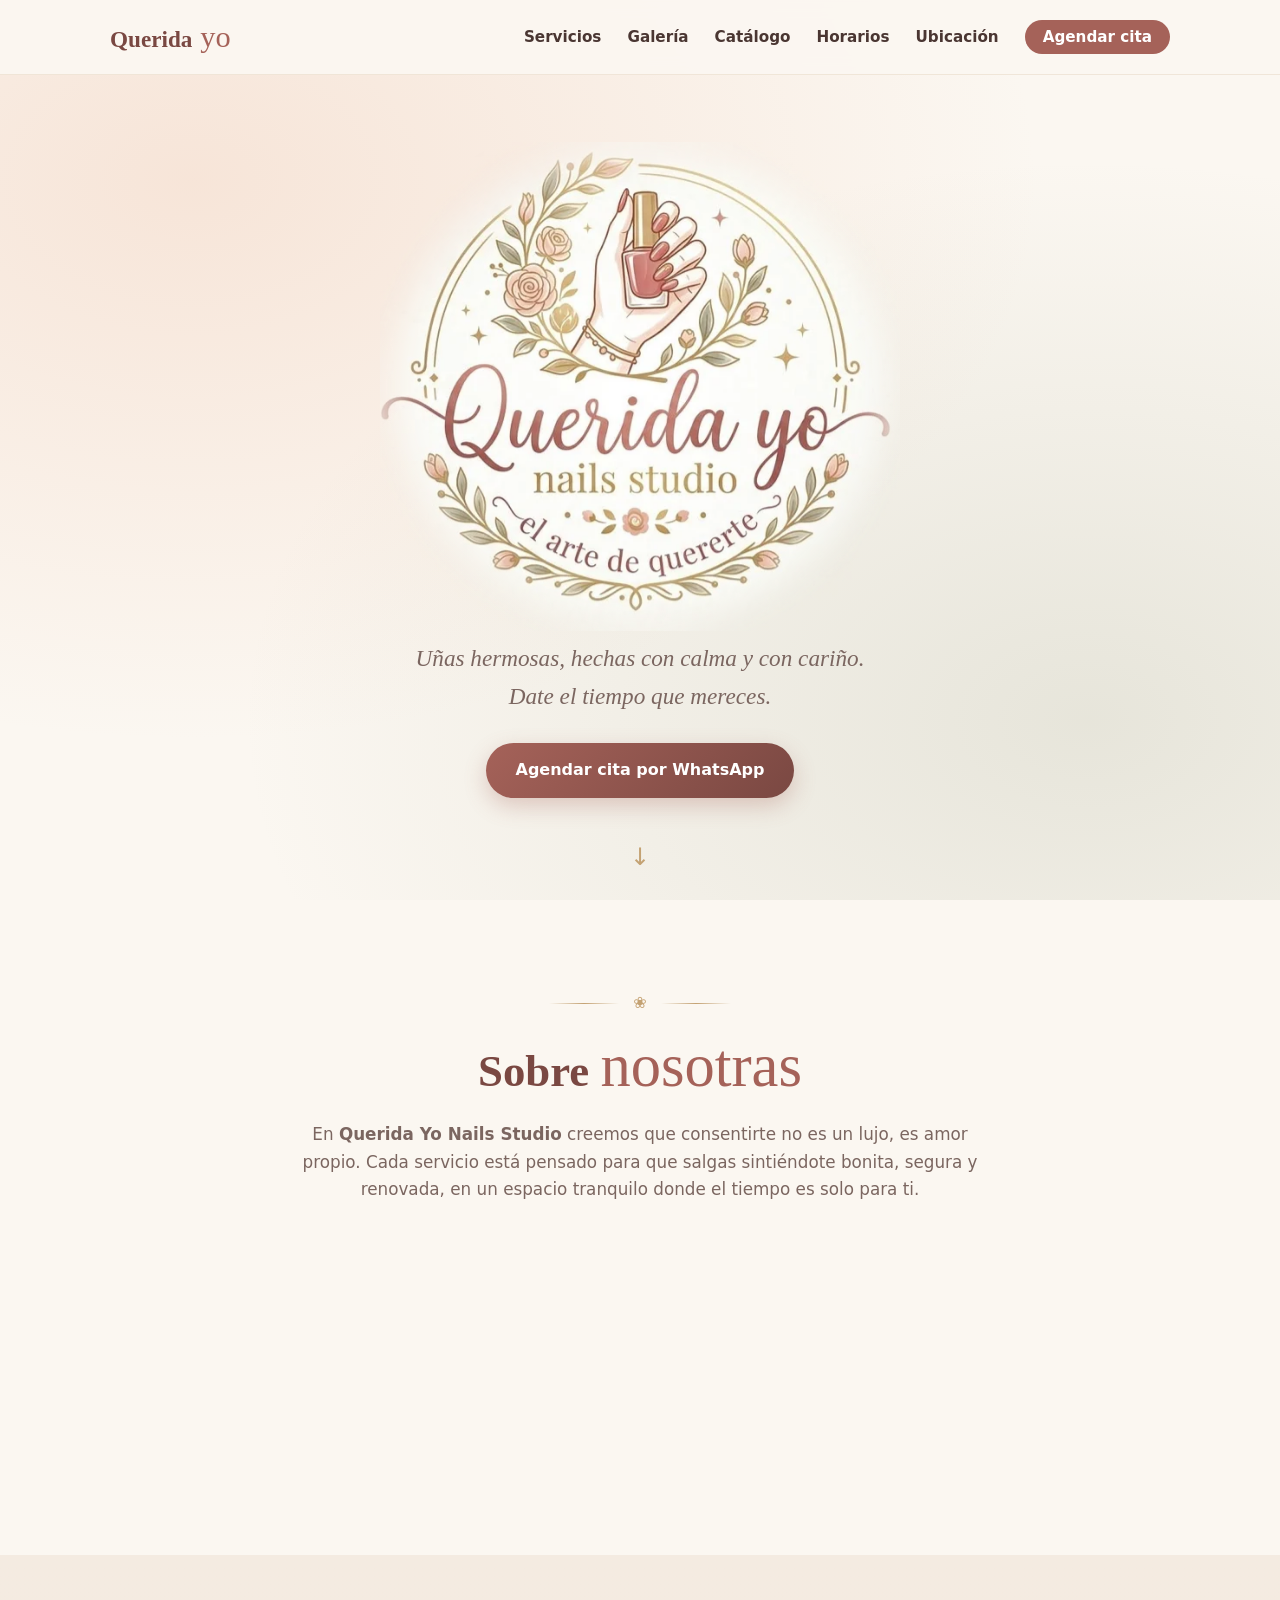
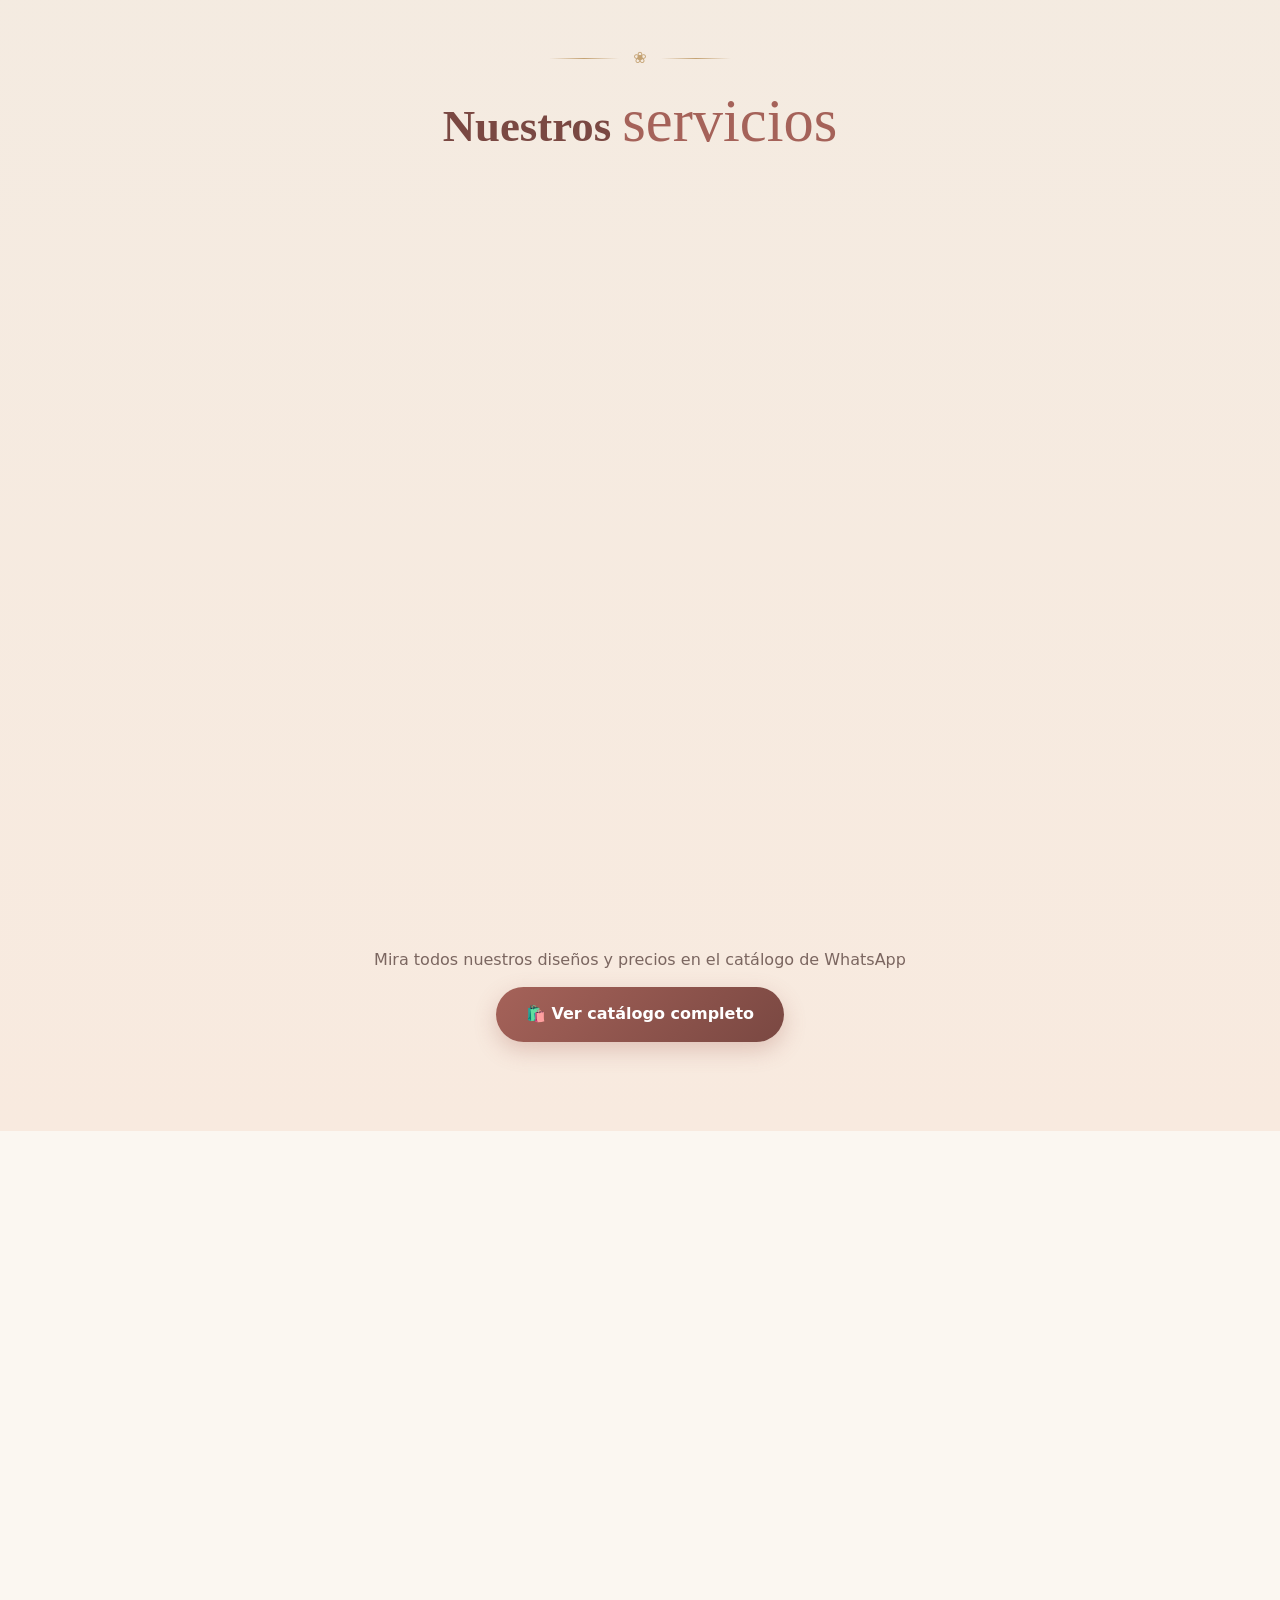
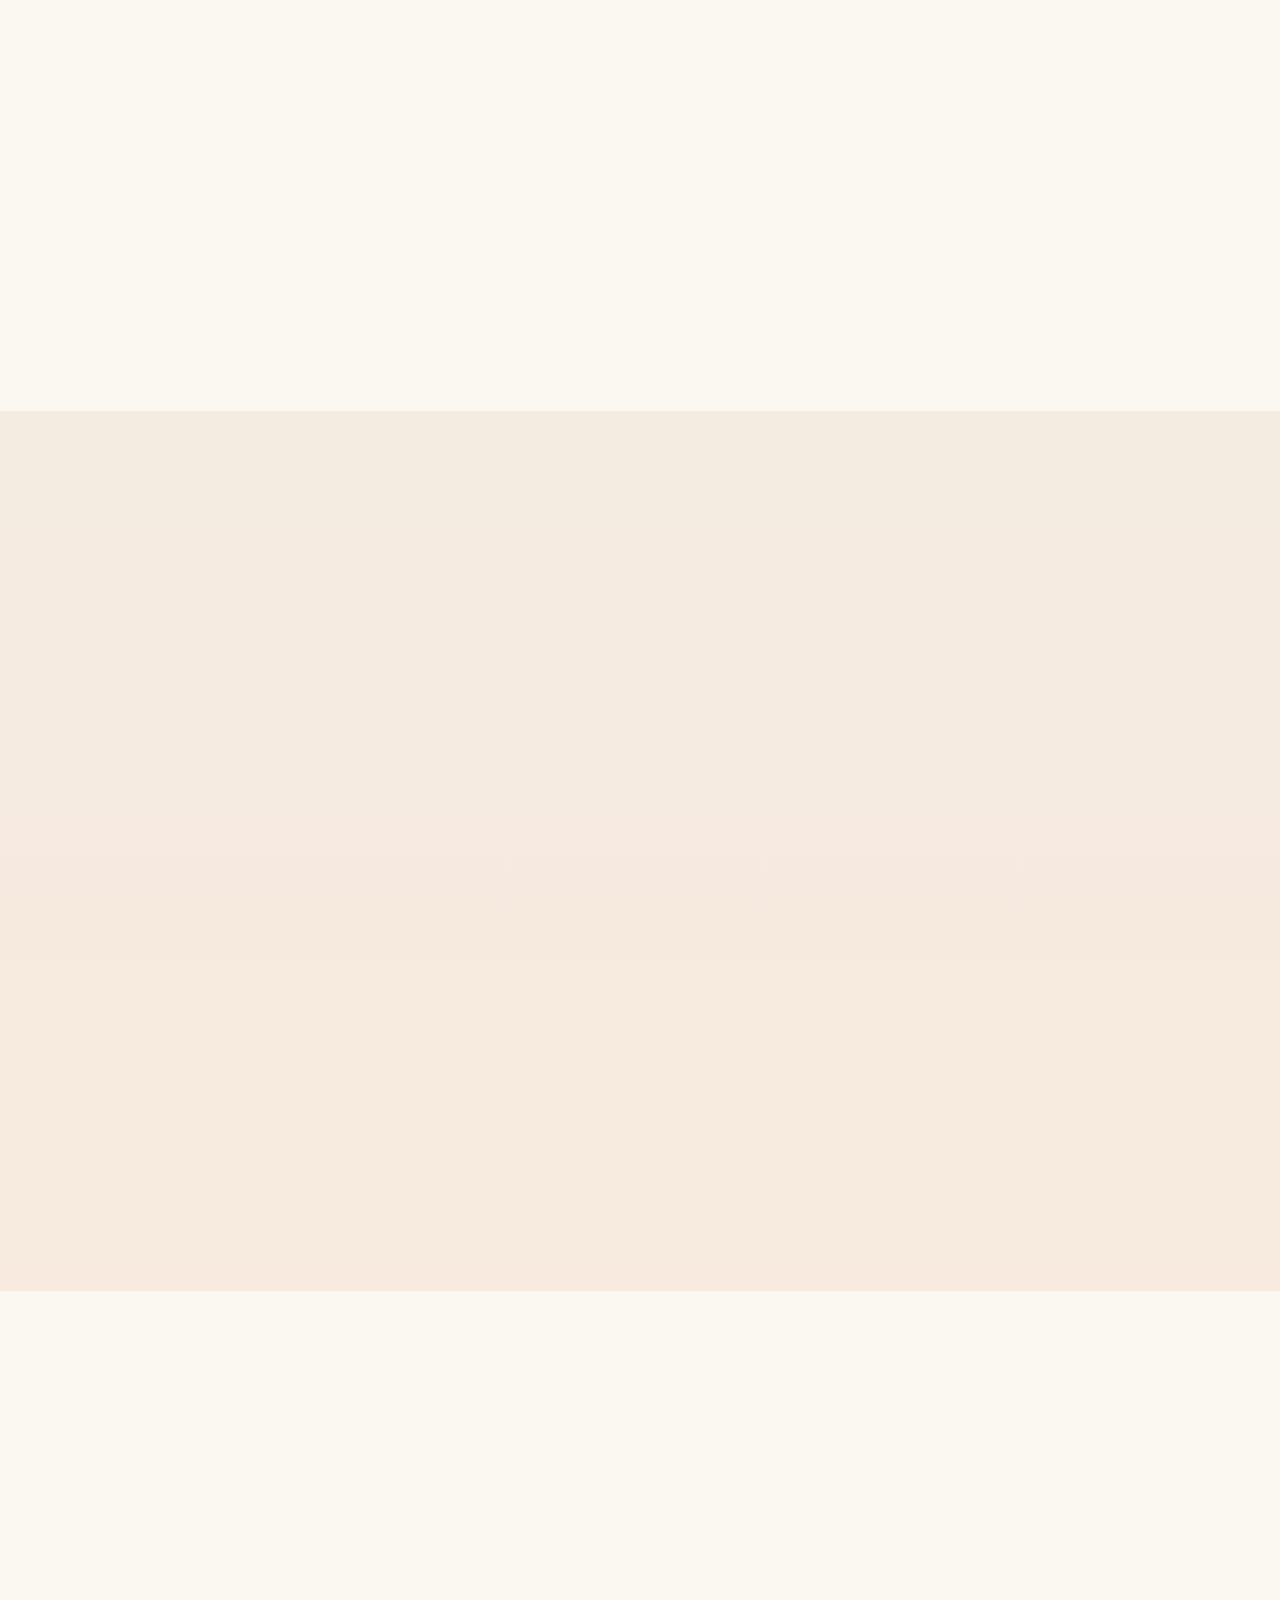
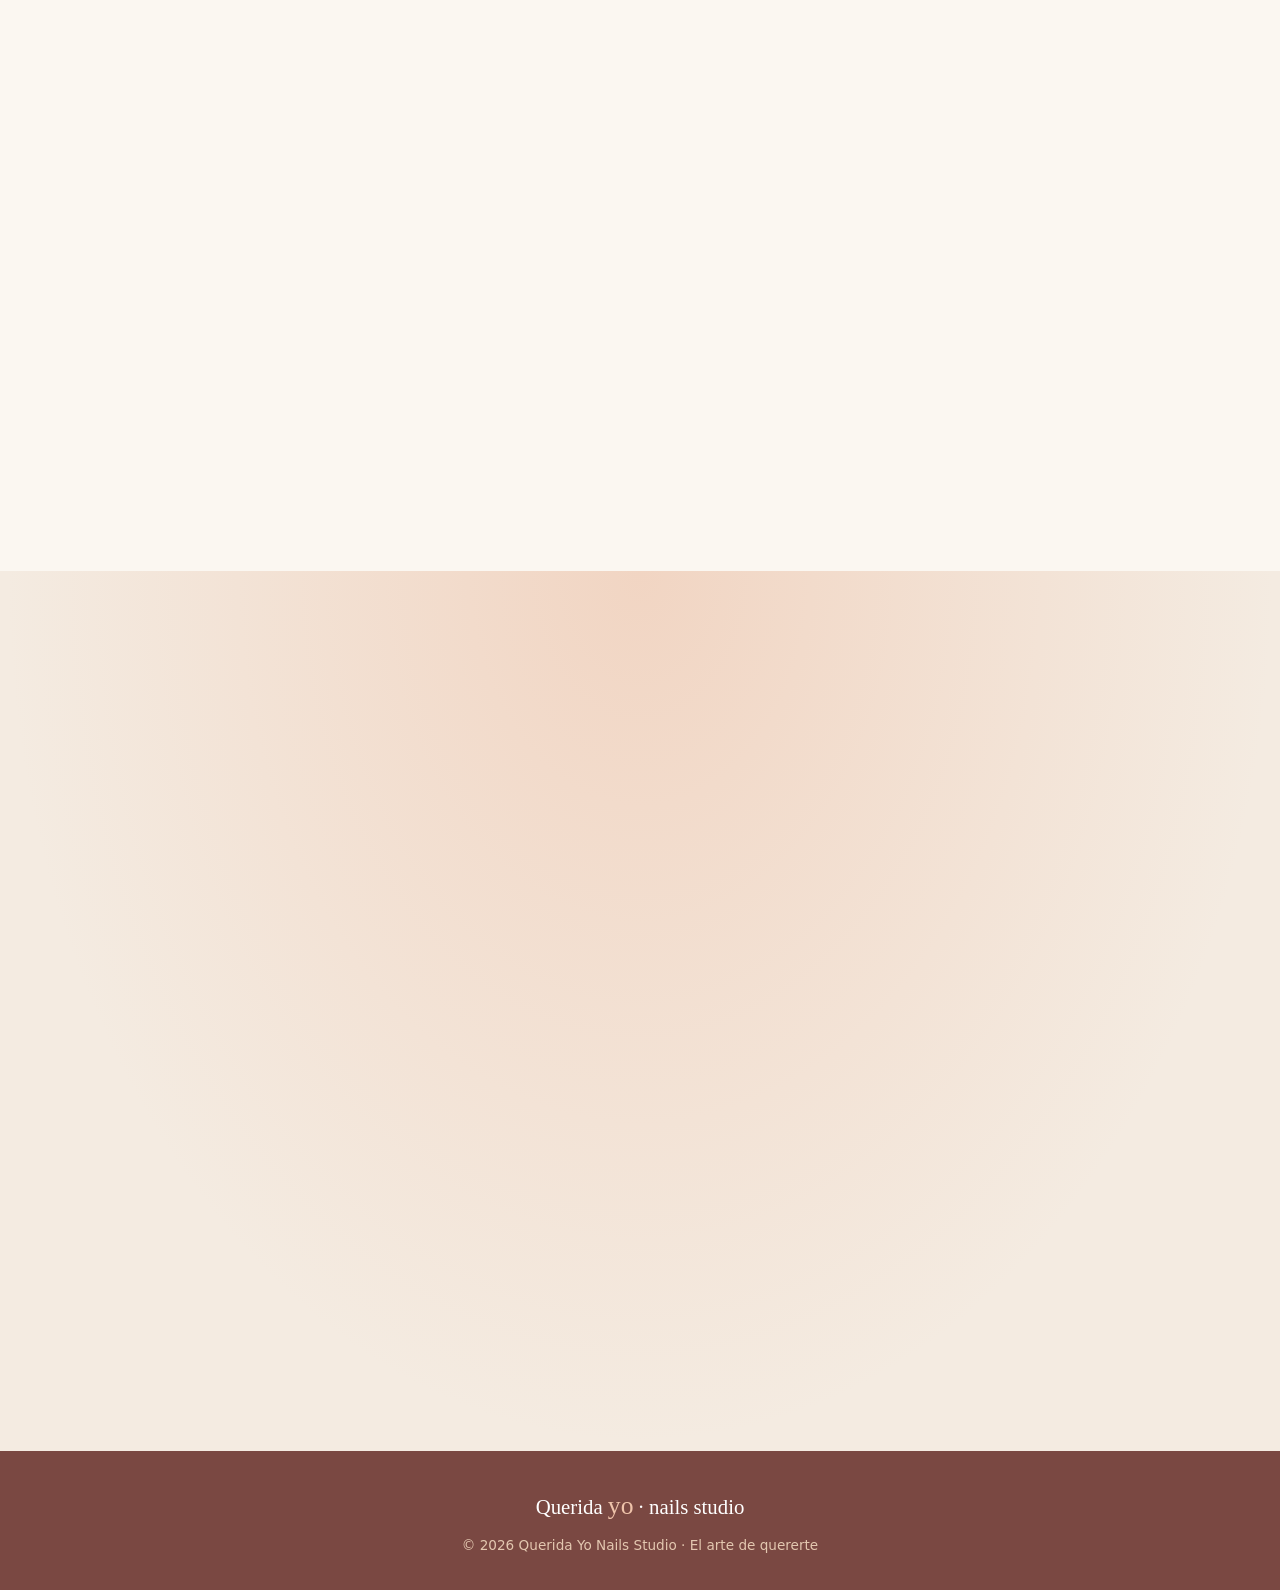
==== index.html @ 3d5b532d "Agregar enlace al catálogo de WhatsApp Co-Authored-By: Claude Opus 5.5 <noreply@anthropic.com>" ====
<!DOCTYPE html>
<html lang="es">
<head>
  <meta charset="UTF-8" />
  <meta name="viewport" content="width=device-width, initial-scale=1.0" />
  <meta name="description" content="Querida Yo Nails Studio — Manicure, gelish, uñas acrílicas, pedicure y nail art en Villa de Álvarez, Colima. El arte de quererte. Agenda tu cita por WhatsApp." />
  <meta http-equiv="Content-Security-Policy"
        content="default-src 'self'; img-src 'self' data:; style-src 'self' https://fonts.googleapis.com; font-src https://fonts.gstatic.com; script-src 'self';" />
  <meta name="theme-color" content="#fbf7f1" />
  <meta property="og:title" content="Querida Yo Nails Studio" />
  <meta property="og:description" content="El arte de quererte. Agenda tu cita por WhatsApp." />
  <meta property="og:image" content="https://queridayonailsstudio.com/assets/img/logo.png" />
  <title>Querida Yo Nails Studio</title>
  <link rel="icon" type="image/png" href="assets/img/favicon.png" />
  <link rel="apple-touch-icon" href="assets/img/favicon.png" />
  <link rel="preconnect" href="https://fonts.googleapis.com" />
  <link rel="preconnect" href="https://fonts.gstatic.com" crossorigin />
  <link rel="dns-prefetch" href="https://wa.me" />
  <link rel="preload" as="image" href="assets/img/logo.webp" type="image/webp" />
  <link rel="stylesheet" href="https://fonts.googleapis.com/css2?family=Cormorant+Garamond:ital,wght@0,500;0,600;1,500&family=Great+Vibes&family=Nunito+Sans:wght@400;600;700&display=swap" />
  <link rel="stylesheet" href="assets/css/style.css" />
</head>
<body>

  <!-- ══ NAV ══════════════════════════════════════════════════════ -->
  <nav id="navbar">
    <div class="nav-inner">
      <a href="#hero" class="nav-brand">Querida <span class="script">yo</span></a>
      <button id="nav-toggle" class="nav-toggle" aria-label="Menú" aria-expanded="false">&#9776;</button>
      <ul class="nav-links" id="navLinks">
        <li><a href="#servicios" class="js-nav-link">Servicios</a></li>
        <li><a href="#galeria"   class="js-nav-link">Galería</a></li>
        <li><a href="#contacto"  class="js-nav-link js-catalogo">Catálogo</a></li>
        <li><a href="#horarios"  class="js-nav-link">Horarios</a></li>
        <li><a href="#ubicacion" class="js-nav-link">Ubicación</a></li>
        <li><a href="#contacto"  class="js-nav-link btn-nav">Agendar cita</a></li>
      </ul>
    </div>
  </nav>

  <!-- ══ HERO ══════════════════════════════════════════════════════ -->
  <section id="hero">
    <div class="hero-content">
      <picture>
        <source srcset="assets/img/logo.webp" type="image/webp" />
        <img src="assets/img/logo.png" alt="Querida Yo Nails Studio — el arte de quererte" class="hero-logo"
             width="600" height="565" fetchpriority="high" />
      </picture>
      <h1 class="sr-only">Querida Yo Nails Studio</h1>
      <p class="hero-text">Uñas hermosas, hechas con calma y con cariño.<br>Date el tiempo que mereces.</p>
      <a href="#contacto" class="btn-primary js-wa"
         data-msg="Hola 💅 me gustaría agendar una cita en Querida Yo Nails Studio">
        Agendar cita por WhatsApp
      </a>
    </div>
    <a href="#sobre" class="hero-scroll" aria-label="Bajar">↓</a>
  </section>

  <!-- ══ SOBRE NOSOTRAS ════════════════════════════════════════════ -->
  <section id="sobre" class="section-light">
    <div class="container">
      <div class="divider" aria-hidden="true"><span>❀</span></div>
      <h2 class="section-title">Sobre <span class="script">nosotras</span></h2>
      <p class="section-text">
        En <strong>Querida Yo Nails Studio</strong> creemos que consentirte no es un lujo, es amor propio.
        Cada servicio está pensado para que salgas sintiéndote bonita, segura y renovada,
        en un espacio tranquilo donde el tiempo es solo para ti.
      </p>
      <div class="pillars">
        <div class="pillar">
          <span class="pillar-icon">💅</span>
          <h3>Detalle</h3>
          <p>Acabados limpios y duraderos, uña por uña.</p>
        </div>
        <div class="pillar">
          <span class="pillar-icon">🌸</span>
          <h3>Higiene</h3>
          <p>Herramientas desinfectadas y material de calidad en cada cita.</p>
        </div>
        <div class="pillar">
          <span class="pillar-icon">✨</span>
          <h3>Tu estilo</h3>
          <p>Desde lo natural y elegante hasta diseños llenos de color.</p>
        </div>
      </div>
    </div>
  </section>

  <!-- ══ SERVICIOS ════════════════════════════════════════════════
       Para cambiar precios: edita el texto dentro de <div class="service-price">
  ═══════════════════════════════════════════════════════════════ -->
  <section id="servicios" class="section-blush">
    <div class="container">
      <div class="divider" aria-hidden="true"><span>❀</span></div>
      <h2 class="section-title">Nuestros <span class="script">servicios</span></h2>
      <div class="services-grid">

        <div class="service-card">
          <div class="service-icon">🤍</div>
          <h3>Manicure clásico</h3>
          <p>Limado, cutícula, hidratación y esmaltado tradicional.</p>
          <div class="service-price">Consultar</div>
          <a href="#contacto" class="btn-service js-wa" data-msg="Hola 💅 quiero agendar un manicure clásico">Agendar</a>
        </div>

        <div class="service-card featured">
          <div class="badge">Favorito</div>
          <div class="service-icon">💅</div>
          <h3>Gelish / semipermanente</h3>
          <p>Color con brillo intenso que dura de 2 a 3 semanas sin despostillarse.</p>
          <div class="service-price">Consultar</div>
          <a href="#contacto" class="btn-service js-wa" data-msg="Hola 💅 quiero agendar gelish">Agendar</a>
        </div>

        <div class="service-card">
          <div class="service-icon">💎</div>
          <h3>Uñas acrílicas</h3>
          <p>Aplicación completa con la forma y el largo que prefieras.</p>
          <div class="service-price">Consultar</div>
          <a href="#contacto" class="btn-service js-wa" data-msg="Hola 💅 quiero agendar uñas acrílicas">Agendar</a>
        </div>

        <div class="service-card">
          <div class="service-icon">🦶</div>
          <h3>Pedicure spa</h3>
          <p>Exfoliación, hidratación profunda y esmaltado para unos pies consentidos.</p>
          <div class="service-price">Consultar</div>
          <a href="#contacto" class="btn-service js-wa" data-msg="Hola 💅 quiero agendar un pedicure spa">Agendar</a>
        </div>

        <div class="service-card">
          <div class="service-icon">🌷</div>
          <h3>Nail art</h3>
          <p>Diseños a mano, flores, francés, piedritas y efectos especiales.</p>
          <div class="service-price">Consultar</div>
          <a href="#contacto" class="btn-service js-wa" data-msg="Hola 💅 quiero cotizar un diseño de nail art">Cotizar</a>
        </div>

        <div class="service-card">
          <div class="service-icon">🌿</div>
          <h3>Retiro y mantenimiento</h3>
          <p>Retiro seguro de producto y relleno para que tus uñas luzcan siempre bien.</p>
          <div class="service-price">Consultar</div>
          <a href="#contacto" class="btn-service js-wa" data-msg="Hola 💅 quiero agendar retiro o mantenimiento">Agendar</a>
        </div>

      </div>
      <div class="catalog-cta">
        <p>Mira todos nuestros diseños y precios en el catálogo de WhatsApp</p>
        <a href="#contacto" class="btn-primary js-catalogo">🛍️ Ver catálogo completo</a>
      </div>
    </div>
  </section>

  <!-- ══ GALERÍA ══════════════════════════════════════════════════
       Reemplaza las fotos en assets/img/galeria/ (unas-01.jpg … unas-06.jpg)
  ═══════════════════════════════════════════════════════════════ -->
  <section id="galeria" class="section-light">
    <div class="container">
      <div class="divider" aria-hidden="true"><span>❀</span></div>
      <h2 class="section-title">Nuestro <span class="script">trabajo</span></h2>
      <p class="section-text">Cada set, una pequeña obra de arte. Inspírate para tu próxima cita.</p>
      <div class="gallery-grid">
        <button class="gallery-item" type="button"><img src="assets/img/galeria/unas-01.jpg" alt="Diseño de uñas 1" loading="lazy" width="600" height="600" /><span class="gallery-overlay">Ver</span></button>
        <button class="gallery-item" type="button"><img src="assets/img/galeria/unas-02.jpg" alt="Diseño de uñas 2" loading="lazy" width="600" height="600" /><span class="gallery-overlay">Ver</span></button>
        <button class="gallery-item" type="button"><img src="assets/img/galeria/unas-03.jpg" alt="Diseño de uñas 3" loading="lazy" width="600" height="600" /><span class="gallery-overlay">Ver</span></button>
        <button class="gallery-item" type="button"><img src="assets/img/galeria/unas-04.jpg" alt="Diseño de uñas 4" loading="lazy" width="600" height="600" /><span class="gallery-overlay">Ver</span></button>
        <button class="gallery-item" type="button"><img src="assets/img/galeria/unas-05.jpg" alt="Diseño de uñas 5" loading="lazy" width="600" height="600" /><span class="gallery-overlay">Ver</span></button>
        <button class="gallery-item" type="button"><img src="assets/img/galeria/unas-06.jpg" alt="Diseño de uñas 6" loading="lazy" width="600" height="600" /><span class="gallery-overlay">Ver</span></button>
      </div>
    </div>
  </section>

  <!-- ══ LIGHTBOX ══════════════════════════════════════════════════ -->
  <div id="lightbox" class="lightbox" role="dialog" aria-modal="true" aria-label="Imagen ampliada">
    <button class="lightbox-close" type="button" aria-label="Cerrar">✕</button>
    <img id="lightbox-img" src="data:," alt="" />
  </div>

  <!-- ══ HORARIOS ══════════════════════════════════════════════════
       ⚠ POR CONFIRMAR: ajusta las horas reales del estudio
  ═══════════════════════════════════════════════════════════════ -->
  <section id="horarios" class="section-blush">
    <div class="container">
      <div class="divider" aria-hidden="true"><span>❀</span></div>
      <h2 class="section-title">Nuestros <span class="script">horarios</span></h2>
      <div class="schedule-wrap">
        <table class="schedule">
          <tbody>
            <tr><td class="day">Lunes</td>     <td class="time open">10:00 AM – 7:00 PM</td></tr>
            <tr><td class="day">Martes</td>    <td class="time open">10:00 AM – 7:00 PM</td></tr>
            <tr><td class="day">Miércoles</td> <td class="time open">10:00 AM – 7:00 PM</td></tr>
            <tr><td class="day">Jueves</td>    <td class="time open">10:00 AM – 7:00 PM</td></tr>
            <tr><td class="day">Viernes</td>   <td class="time open">10:00 AM – 7:00 PM</td></tr>
            <tr><td class="day">Sábado</td>    <td class="time open">10:00 AM – 3:00 PM</td></tr>
            <tr><td class="day">Domingo</td>   <td class="time closed">Cerrado</td></tr>
          </tbody>
        </table>
        <p class="schedule-note">Atención con cita previa. Confirma tu horario por WhatsApp.</p>
      </div>
    </div>
  </section>

  <!-- ══ UBICACIÓN ════════════════════════════════════════════════
       Teléfono y link de Maps se configuran en assets/js/main.js
  ═══════════════════════════════════════════════════════════════ -->
  <section id="ubicacion" class="section-light">
    <div class="container">
      <div class="divider" aria-hidden="true"><span>❀</span></div>
      <h2 class="section-title">¿Dónde <span class="script">encontrarnos?</span></h2>
      <div class="location-wrap">
        <div class="location-info">
          <div class="location-item">
            <span class="loc-icon">📍</span>
            <div>
              <strong>Dirección</strong>
              <p>Oyamel 1262, Col. La Fortuna<br>Villa de Álvarez, Colima</p>
            </div>
          </div>
          <div class="location-item">
            <span class="loc-icon">📞</span>
            <div>
              <strong>Teléfono</strong>
              <p><a href="tel:+523121335144" class="js-tel">312 133 5144</a></p>
            </div>
          </div>
          <div class="location-item">
            <span class="loc-icon">✉️</span>
            <div>
              <strong>Correo</strong>
              <p><a href="mailto:queridayonaisstudio@gmail.com">queridayonaisstudio@gmail.com</a></p>
            </div>
          </div>
          <div class="location-item">
            <span class="loc-icon">🗺️</span>
            <div>
              <strong>Google Maps</strong>
              <p><a href="https://maps.google.com/" class="js-maps" target="_blank" rel="noopener noreferrer" referrerpolicy="no-referrer">Ver en Google Maps →</a></p>
            </div>
          </div>
        </div>
        <a href="https://maps.google.com/" class="map-card js-maps" target="_blank" rel="noopener noreferrer" referrerpolicy="no-referrer">
          <span class="map-icon">🗺️</span>
          <span>Abrir en Google Maps</span>
        </a>
      </div>
    </div>
  </section>

  <!-- ══ CONTACTO / CTA ════════════════════════════════════════════ -->
  <section id="contacto" class="section-cta">
    <div class="container">
      <p class="cta-script">el arte de quererte</p>
      <h2 class="section-title">¿Lista para <span class="script">consentirte?</span></h2>
      <p class="section-text">Escríbenos y apartamos tu lugar. Es rápido y sencillo.</p>
      <div class="cta-buttons">
        <a href="#contacto" class="btn-primary btn-lg js-wa"
           data-msg="Hola 💅 me gustaría agendar una cita en Querida Yo Nails Studio">💬 WhatsApp</a>
        <a href="#contacto" class="btn-secondary btn-lg js-catalogo">🛍️ Catálogo</a>
        <a href="#contacto" class="btn-secondary btn-lg js-fb" target="_blank" rel="noopener noreferrer" referrerpolicy="no-referrer">📘 Facebook</a>
        <a href="#contacto" class="btn-secondary btn-lg js-ig" target="_blank" rel="noopener noreferrer" referrerpolicy="no-referrer">📸 Instagram</a>
      </div>
    </div>
  </section>

  <!-- ══ FOOTER ════════════════════════════════════════════════════ -->
  <footer>
    <div class="container footer-inner">
      <span class="footer-brand">Querida <span class="script">yo</span> · nails studio</span>
      <p class="footer-copy">© 2026 Querida Yo Nails Studio · El arte de quererte</p>
    </div>
  </footer>

  <script src="assets/js/main.js"></script>
</body>
</html>
---- assets/css/style.css ----
/* ══ Querida Yo Nails Studio ═══════════════════════════════════════
   Paleta tomada del logo: crema, rosa palo, rosa viejo, dorado, salvia
═══════════════════════════════════════════════════════════════════ */
:root {
  --crema:      #fbf7f1;
  --crema-2:    #f4ebe1;
  --blush:      #f6dec4;
  --rosa-palo:  #efc3aa;
  --rosa-viejo: #a56259;
  --vino:       #7a4842;
  --dorado:     #c4a273;
  --dorado-osc: #9d8155;
  --salvia:     #9fa58a;
  --texto:      #4a3632;
  --texto-suave:#7b6660;

  --f-script: 'Great Vibes', cursive;
  --f-title:  'Cormorant Garamond', Georgia, serif;
  --f-body:   'Nunito Sans', system-ui, sans-serif;

  --radius: 18px;
  --shadow: 0 10px 30px rgba(122, 72, 66, .10);
}

*, *::before, *::after { box-sizing: border-box; margin: 0; padding: 0; }
html { scroll-behavior: smooth; scroll-padding-top: 72px; }
body {
  font-family: var(--f-body);
  color: var(--texto);
  background: var(--crema);
  line-height: 1.65;
  overflow-x: hidden;
}
img { max-width: 100%; display: block; }
a { color: var(--rosa-viejo); }

.sr-only {
  position: absolute; width: 1px; height: 1px; overflow: hidden;
  clip: rect(0 0 0 0); white-space: nowrap;
}
.script { font-family: var(--f-script); font-weight: 400; color: var(--rosa-viejo); }
.container { max-width: 1100px; margin: 0 auto; padding: 0 20px; }

/* ── NAV ────────────────────────────────────────────────────────── */
#navbar {
  position: fixed; inset: 0 0 auto 0; z-index: 100;
  background: rgba(251, 247, 241, .92);
  backdrop-filter: blur(8px);
  border-bottom: 1px solid rgba(196, 162, 115, .2);
  transition: border-color .3s, box-shadow .3s;
}
#navbar.scrolled { border-bottom-color: rgba(196, 162, 115, .45); box-shadow: 0 4px 18px rgba(122,72,66,.06); }
.nav-inner {
  max-width: 1100px; margin: 0 auto; padding: 12px 20px;
  display: flex; align-items: center; justify-content: space-between;
}
.nav-brand {
  font-family: var(--f-title); font-size: 1.45rem; font-weight: 600;
  color: var(--vino); text-decoration: none;
}
.nav-brand .script { font-size: 1.9rem; margin-left: 2px; }
.nav-links { display: flex; gap: 26px; list-style: none; align-items: center; }
.nav-links a {
  color: var(--texto); text-decoration: none; font-size: .95rem; font-weight: 600;
  transition: color .2s;
}
.nav-links a:hover { color: var(--rosa-viejo); }
.btn-nav {
  background: var(--rosa-viejo); color: #fff !important;
  padding: 8px 18px; border-radius: 999px;
}
.btn-nav:hover { background: var(--vino); }
.nav-toggle {
  display: none; background: none; border: 0; font-size: 1.6rem;
  color: var(--vino); cursor: pointer;
}

/* ── HERO ───────────────────────────────────────────────────────── */
#hero {
  min-height: 100vh; min-height: 100svh;
  display: flex; flex-direction: column; align-items: center; justify-content: center;
  text-align: center; position: relative;
  padding: 100px 20px 60px;
  background:
    radial-gradient(ellipse at 15% 20%, rgba(239,195,170,.35), transparent 55%),
    radial-gradient(ellipse at 85% 80%, rgba(159,165,138,.22), transparent 55%),
    var(--crema);
}
.hero-logo { width: min(520px, 92vw); height: auto; margin: 0 auto; animation: float-in 1s ease both; }
.hero-text {
  font-family: var(--f-title); font-style: italic; font-size: clamp(1.15rem, 2.6vw, 1.45rem);
  color: var(--texto-suave); margin: 8px 0 28px;
}
.hero-scroll {
  position: absolute; bottom: 22px; left: 50%; transform: translateX(-50%);
  color: var(--dorado); text-decoration: none; font-size: 1.5rem;
  animation: bounce 2s infinite;
}

/* ── BOTONES ────────────────────────────────────────────────────── */
.btn-primary, .btn-secondary {
  display: inline-block; text-decoration: none; font-weight: 700;
  padding: 14px 30px; border-radius: 999px; transition: transform .2s, box-shadow .2s, background .2s;
}
.btn-primary {
  background: linear-gradient(135deg, var(--rosa-viejo), var(--vino));
  color: #fff; box-shadow: 0 8px 22px rgba(165, 98, 89, .3);
}
.btn-primary:hover { transform: translateY(-2px); box-shadow: 0 12px 28px rgba(165, 98, 89, .38); }
.btn-secondary {
  background: #fff; color: var(--vino); border: 1.5px solid var(--dorado);
}
.btn-secondary:hover { background: var(--blush); transform: translateY(-2px); }
.btn-lg { padding: 16px 34px; font-size: 1.05rem; }

/* ── SECCIONES ──────────────────────────────────────────────────── */
section { padding: 90px 0; content-visibility: auto; contain-intrinsic-size: 1px 700px; }
#hero { content-visibility: visible; }
.section-light { background: var(--crema); }
.section-blush { background: linear-gradient(180deg, var(--crema-2), #f8eadf); }
.section-title {
  font-family: var(--f-title); font-weight: 600; color: var(--vino);
  font-size: clamp(2rem, 5vw, 2.8rem); text-align: center; line-height: 1.2;
  margin-bottom: 18px;
}
.section-title .script { font-size: 1.35em; }
.section-text {
  max-width: 680px; margin: 0 auto 40px; text-align: center; color: var(--texto-suave);
  font-size: 1.05rem;
}
.divider {
  display: flex; align-items: center; justify-content: center; gap: 14px;
  color: var(--dorado); margin-bottom: 14px;
}
.divider::before, .divider::after {
  content: ""; width: 70px; height: 1px;
  background: linear-gradient(90deg, transparent, var(--dorado), transparent);
}

/* ── PILARES ────────────────────────────────────────────────────── */
.pillars { display: grid; grid-template-columns: repeat(3, 1fr); gap: 24px; }
.pillar {
  background: #fff; border-radius: var(--radius); padding: 30px 24px; text-align: center;
  border: 1px solid rgba(196, 162, 115, .25); box-shadow: var(--shadow);
}
.pillar-icon { font-size: 2rem; display: block; margin-bottom: 10px; }
.pillar h3 { font-family: var(--f-title); font-size: 1.5rem; color: var(--vino); margin-bottom: 6px; }
.pillar p { color: var(--texto-suave); font-size: .95rem; }

/* ── SERVICIOS ──────────────────────────────────────────────────── */
.services-grid { display: grid; grid-template-columns: repeat(3, 1fr); gap: 24px; }
.service-card {
  position: relative; background: #fff; border-radius: var(--radius);
  padding: 32px 24px 26px; text-align: center; display: flex; flex-direction: column; align-items: center;
  border: 1px solid rgba(196, 162, 115, .25); box-shadow: var(--shadow);
  transition: transform .25s, box-shadow .25s;
}
.service-card:hover { transform: translateY(-4px); box-shadow: 0 16px 36px rgba(122, 72, 66, .14); }
.service-card.featured { border: 1.5px solid var(--rosa-viejo); }
.badge {
  position: absolute; top: -12px; left: 50%; transform: translateX(-50%);
  background: var(--rosa-viejo); color: #fff; font-size: .75rem; font-weight: 700;
  letter-spacing: .08em; text-transform: uppercase; padding: 4px 14px; border-radius: 999px;
}
.service-icon {
  width: 64px; height: 64px; border-radius: 50%; display: grid; place-items: center;
  background: var(--blush); font-size: 1.7rem; margin-bottom: 14px;
}
.service-card h3 { font-family: var(--f-title); font-size: 1.5rem; color: var(--vino); line-height: 1.2; margin-bottom: 8px; }
.service-card p { color: var(--texto-suave); font-size: .95rem; flex: 1; }
.service-price {
  font-family: var(--f-title); font-size: 1.6rem; font-weight: 600; color: var(--dorado-osc);
  margin: 14px 0 16px;
}
.btn-service {
  text-decoration: none; font-weight: 700; font-size: .9rem; color: var(--rosa-viejo);
  border: 1.5px solid var(--rosa-viejo); padding: 8px 24px; border-radius: 999px;
  transition: background .2s, color .2s;
}
.btn-service:hover { background: var(--rosa-viejo); color: #fff; }

.catalog-cta { text-align: center; margin-top: 44px; }
.catalog-cta p { color: var(--texto-suave); margin-bottom: 14px; }

/* ── GALERÍA ────────────────────────────────────────────────────── */
.gallery-grid { display: grid; grid-template-columns: repeat(3, 1fr); gap: 16px; }
.gallery-item {
  position: relative; aspect-ratio: 1; overflow: hidden; border-radius: var(--radius);
  border: 0; padding: 0; cursor: zoom-in; background: var(--blush); box-shadow: var(--shadow);
}
.gallery-item img { width: 100%; height: 100%; object-fit: cover; transition: transform .4s; }
.gallery-item:hover img { transform: scale(1.06); }
.gallery-overlay {
  position: absolute; inset: 0; display: grid; place-items: center;
  background: rgba(122, 72, 66, .35); color: #fff; font-weight: 700; letter-spacing: .1em;
  opacity: 0; transition: opacity .3s;
}
.gallery-item:hover .gallery-overlay, .gallery-item:focus-visible .gallery-overlay { opacity: 1; }

.lightbox {
  position: fixed; inset: 0; z-index: 200; display: none;
  align-items: center; justify-content: center; padding: 20px;
  background: rgba(58, 38, 35, .88);
}
.lightbox.active { display: flex; }
.lightbox img { max-width: 92vw; max-height: 86vh; border-radius: 12px; }
.lightbox-close {
  position: absolute; top: 18px; right: 22px; background: none; border: 0;
  color: #fff; font-size: 1.8rem; cursor: pointer;
}

/* ── HORARIOS ───────────────────────────────────────────────────── */
.schedule-wrap { max-width: 520px; margin: 0 auto; }
.schedule {
  width: 100%; border-collapse: collapse; background: #fff; border-radius: var(--radius);
  overflow: hidden; box-shadow: var(--shadow);
}
.schedule td { padding: 15px 24px; border-bottom: 1px solid var(--crema-2); }
.schedule tr:last-child td { border-bottom: 0; }
.schedule .day { font-weight: 700; color: var(--vino); }
.schedule .time { text-align: right; }
.schedule .open { color: var(--texto); }
.schedule .closed { color: var(--texto-suave); font-style: italic; }
.schedule tr.today td { background: var(--blush); }
.schedule-note { text-align: center; margin-top: 16px; color: var(--texto-suave); font-size: .9rem; }

/* ── UBICACIÓN ──────────────────────────────────────────────────── */
.location-wrap { display: grid; grid-template-columns: 1fr 1fr; gap: 30px; align-items: stretch; }
.location-info { display: flex; flex-direction: column; gap: 18px; }
.location-item {
  display: flex; gap: 16px; align-items: flex-start; background: #fff; padding: 20px;
  border-radius: var(--radius); box-shadow: var(--shadow);
}
.loc-icon { font-size: 1.5rem; }
.location-item strong { color: var(--vino); }
.location-item p { color: var(--texto-suave); }
.map-card {
  display: flex; flex-direction: column; align-items: center; justify-content: center; gap: 10px;
  min-height: 240px; border-radius: var(--radius); text-decoration: none; font-weight: 700;
  color: var(--vino); border: 1.5px dashed var(--dorado);
  background:
    radial-gradient(circle at 30% 30%, rgba(239,195,170,.5), transparent 60%),
    radial-gradient(circle at 70% 70%, rgba(159,165,138,.35), transparent 60%), #fff;
  transition: transform .25s;
}
.map-card:hover { transform: translateY(-3px); }
.map-icon { font-size: 2.6rem; }

/* ── CTA ────────────────────────────────────────────────────────── */
.section-cta {
  text-align: center;
  background:
    radial-gradient(ellipse at 50% 0%, rgba(239,195,170,.55), transparent 70%),
    var(--crema-2);
}
.cta-script { font-family: var(--f-script); font-size: 2.2rem; color: var(--dorado-osc); margin-bottom: -6px; }
.cta-buttons { display: flex; gap: 14px; justify-content: center; flex-wrap: wrap; }

/* ── FOOTER ─────────────────────────────────────────────────────── */
footer { background: var(--vino); color: var(--blush); padding: 34px 0; text-align: center; }
.footer-inner { display: flex; flex-direction: column; gap: 6px; align-items: center; }
.footer-brand { font-family: var(--f-title); font-size: 1.3rem; color: #fff; }
.footer-brand .script { color: var(--rosa-palo); font-size: 1.6rem; }
.footer-copy { font-size: .85rem; opacity: .85; }

/* ── ANIMACIONES ────────────────────────────────────────────────── */
.fade-in { opacity: 0; transform: translateY(18px); transition: opacity .6s ease, transform .6s ease; }
.fade-in.visible { opacity: 1; transform: none; }
@keyframes float-in { from { opacity: 0; transform: translateY(14px); } to { opacity: 1; transform: none; } }
@keyframes bounce { 0%,100% { transform: translate(-50%, 0); } 50% { transform: translate(-50%, 8px); } }
@media (prefers-reduced-motion: reduce) {
  *, *::before, *::after { animation: none !important; transition: none !important; }
  html { scroll-behavior: auto; }
  .fade-in { opacity: 1; transform: none; }
}

/* ── RESPONSIVE ─────────────────────────────────────────────────── */
@media (max-width: 900px) {
  .services-grid, .gallery-grid { grid-template-columns: repeat(2, 1fr); }
  .location-wrap { grid-template-columns: 1fr; }
}
@media (max-width: 760px) {
  .nav-toggle { display: block; }
  .nav-links {
    position: absolute; top: 100%; left: 0; right: 0; flex-direction: column; gap: 0;
    background: var(--crema); border-bottom: 1px solid rgba(196,162,115,.3);
    max-height: 0; overflow: hidden; transition: max-height .3s ease;
  }
  .nav-links.open { max-height: 420px; }
  .nav-links li { width: 100%; text-align: center; }
  .nav-links a { display: block; padding: 14px; }
  .btn-nav { margin: 8px 20px 16px; }
  .pillars { grid-template-columns: 1fr; }
  section { padding: 70px 0; }
}
@media (max-width: 520px) {
  .services-grid { grid-template-columns: 1fr; }
  .gallery-grid { gap: 10px; }
  .schedule td { padding: 13px 16px; }
}
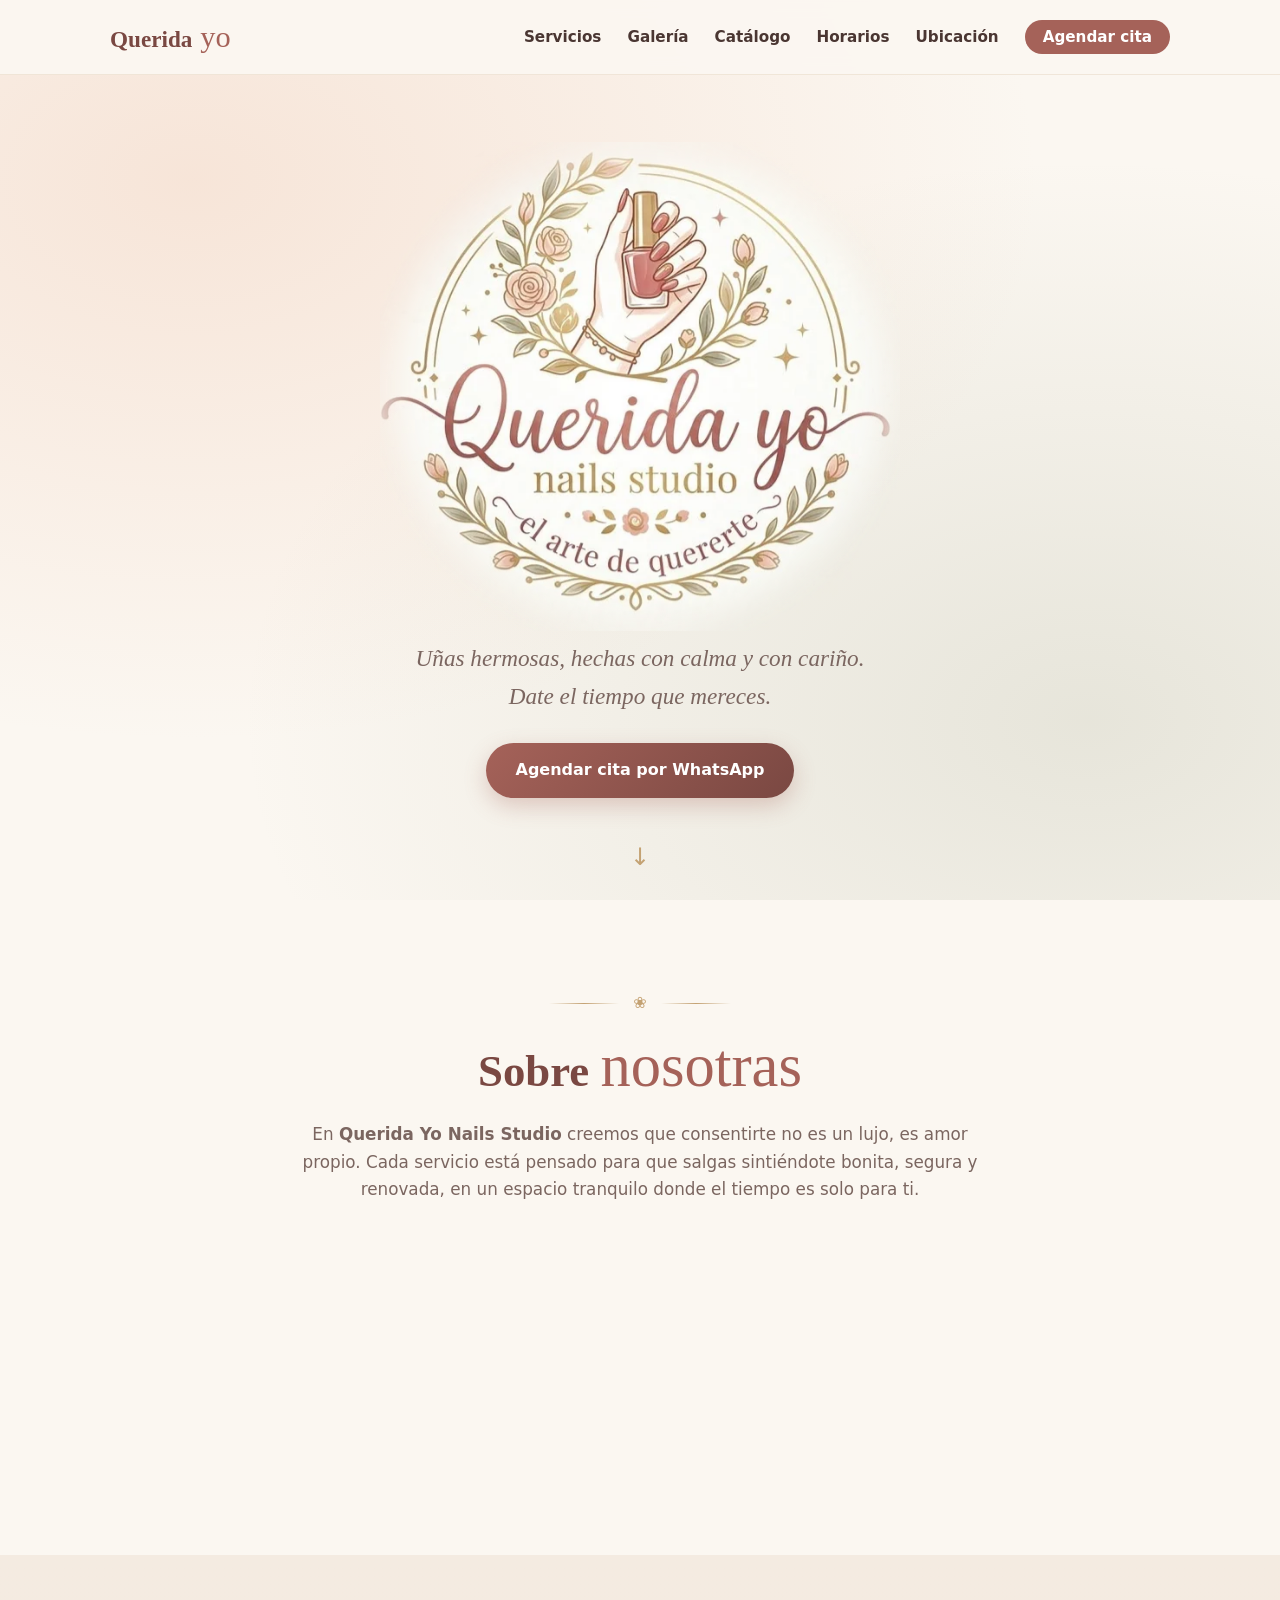
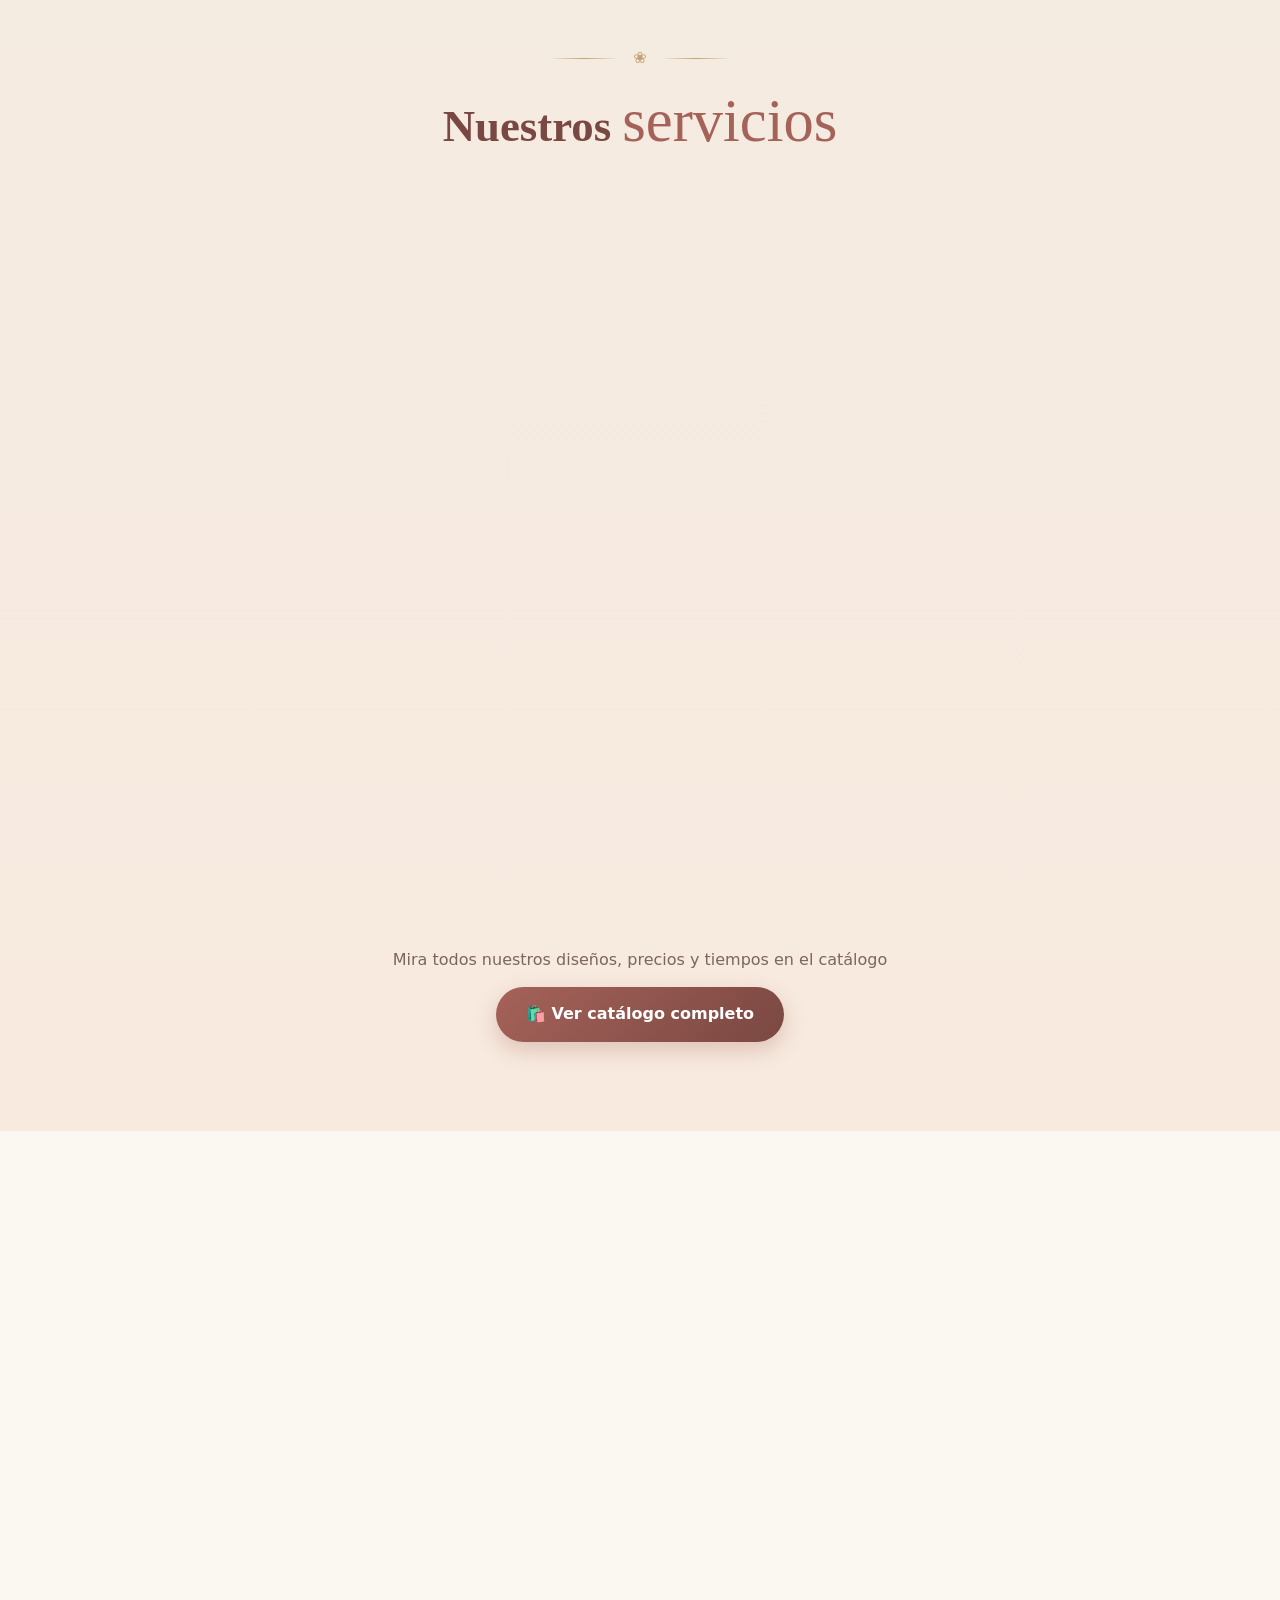
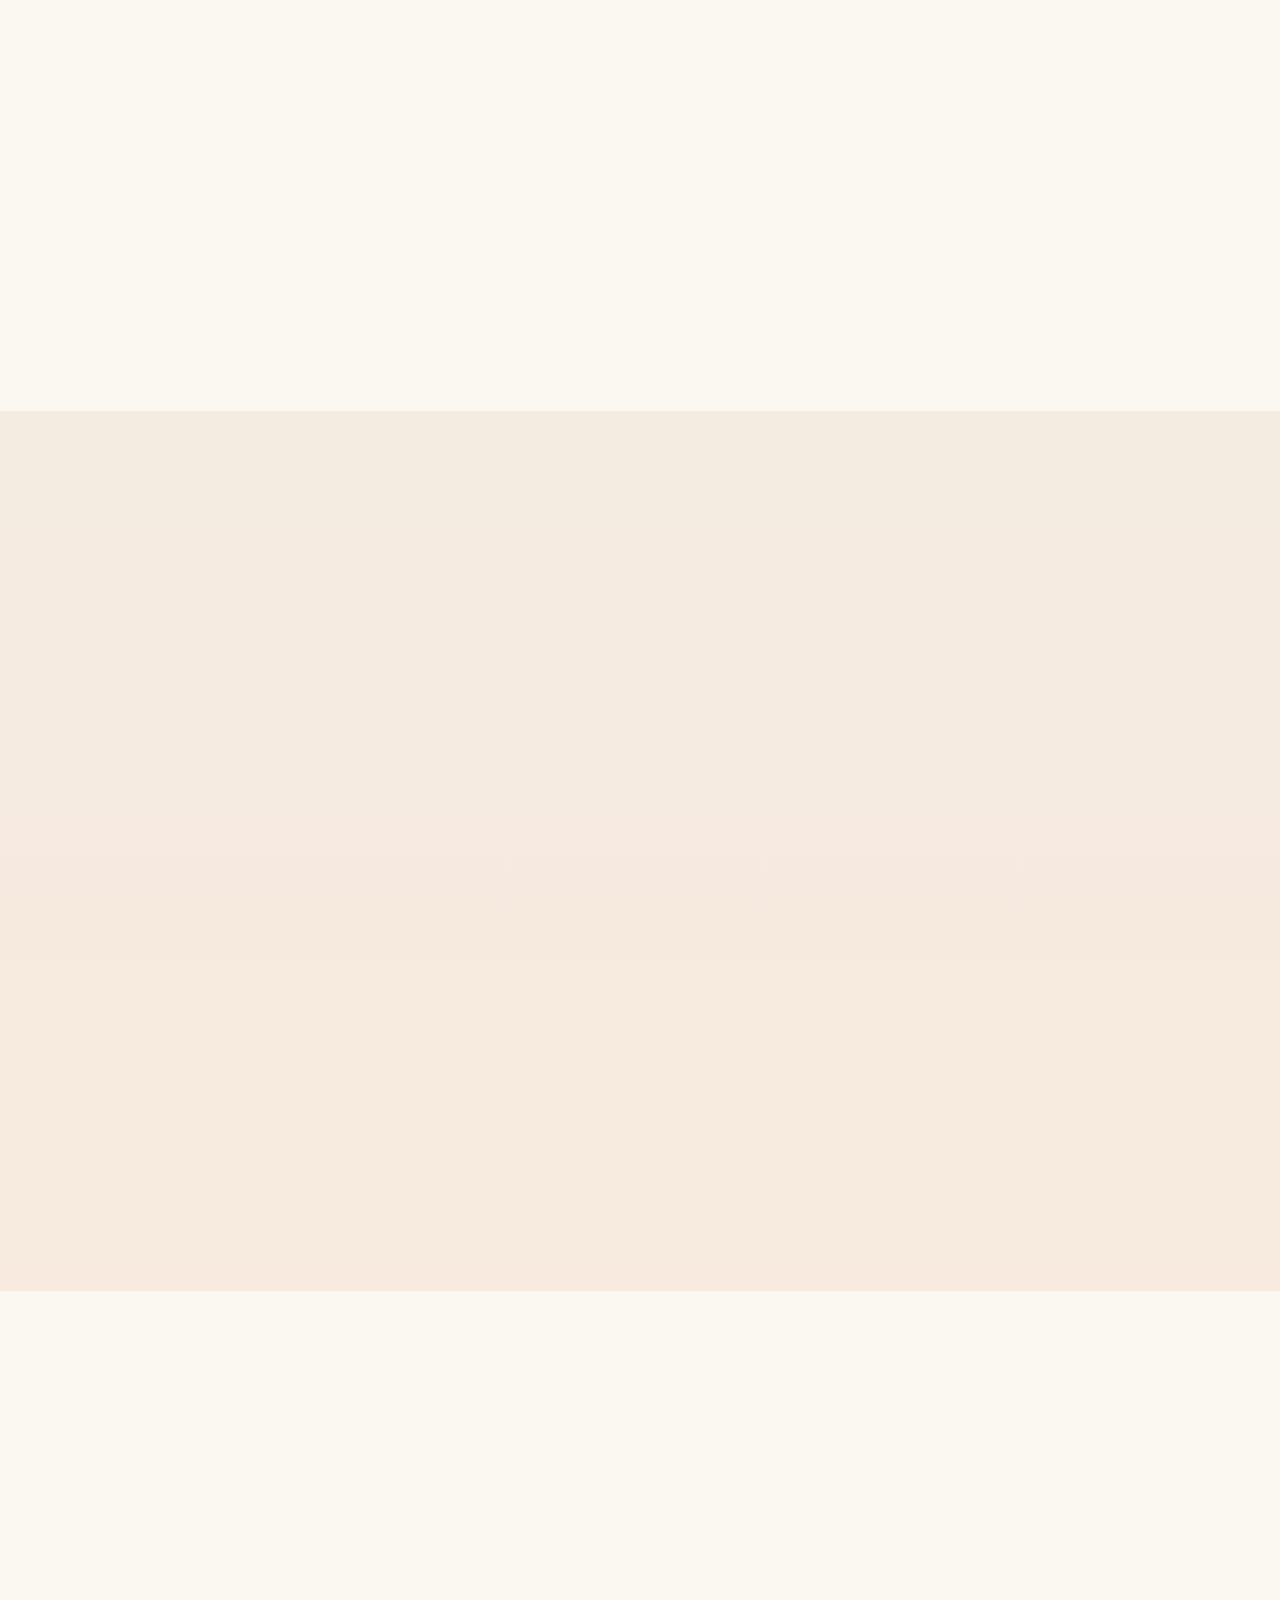
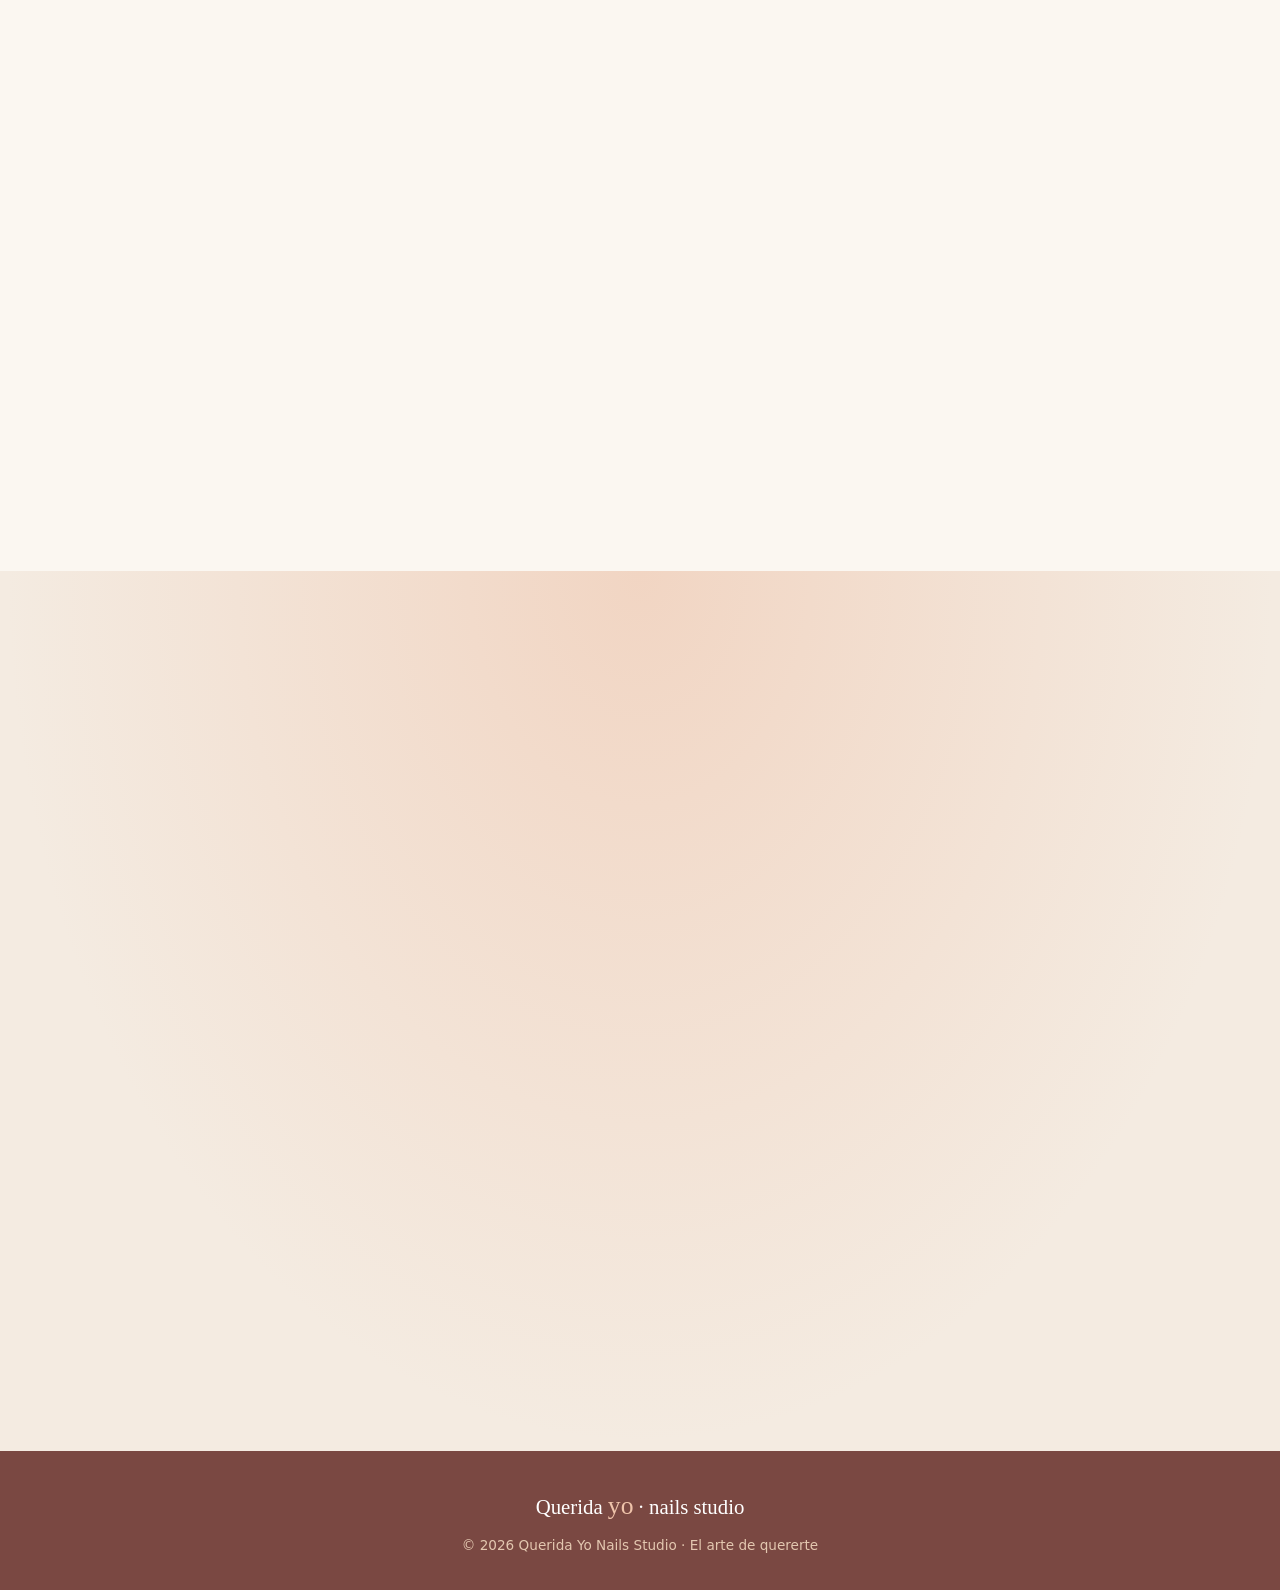
==== commit e6bf9415: "Catálogo web propio con filtros y pedido por WhatsApp Co-Authored-By: Claude Opus 5.5 <noreply@anthr" ====
--- a/index.html
+++ b/index.html
@@ -30,7 +30,7 @@
       <ul class="nav-links" id="navLinks">
         <li><a href="#servicios" class="js-nav-link">Servicios</a></li>
         <li><a href="#galeria"   class="js-nav-link">Galería</a></li>
-        <li><a href="#contacto"  class="js-nav-link js-catalogo">Catálogo</a></li>
+        <li><a href="catalogo.html" class="js-nav-link">Catálogo</a></li>
         <li><a href="#horarios"  class="js-nav-link">Horarios</a></li>
         <li><a href="#ubicacion" class="js-nav-link">Ubicación</a></li>
         <li><a href="#contacto"  class="js-nav-link btn-nav">Agendar cita</a></li>
@@ -146,8 +146,8 @@
 
       </div>
       <div class="catalog-cta">
-        <p>Mira todos nuestros diseños y precios en el catálogo de WhatsApp</p>
-        <a href="#contacto" class="btn-primary js-catalogo">🛍️ Ver catálogo completo</a>
+        <p>Mira todos nuestros diseños, precios y tiempos en el catálogo</p>
+        <a href="catalogo.html" class="btn-primary">🛍️ Ver catálogo completo</a>
       </div>
     </div>
   </section>
@@ -256,7 +256,7 @@
       <div class="cta-buttons">
         <a href="#contacto" class="btn-primary btn-lg js-wa"
            data-msg="Hola 💅 me gustaría agendar una cita en Querida Yo Nails Studio">💬 WhatsApp</a>
-        <a href="#contacto" class="btn-secondary btn-lg js-catalogo">🛍️ Catálogo</a>
+        <a href="catalogo.html" class="btn-secondary btn-lg">🛍️ Catálogo</a>
         <a href="#contacto" class="btn-secondary btn-lg js-fb" target="_blank" rel="noopener noreferrer" referrerpolicy="no-referrer">📘 Facebook</a>
         <a href="#contacto" class="btn-secondary btn-lg js-ig" target="_blank" rel="noopener noreferrer" referrerpolicy="no-referrer">📸 Instagram</a>
       </div>
--- a/assets/css/style.css
+++ b/assets/css/style.css
@@ -298,3 +298,42 @@
   .gallery-grid { gap: 10px; }
   .schedule td { padding: 13px 16px; }
 }
+
+/* ── CATÁLOGO ───────────────────────────────────────────────────── */
+.catalog-hero {
+  padding: 120px 0 30px; text-align: center;
+  background:
+    radial-gradient(ellipse at 20% 0%, rgba(239,195,170,.45), transparent 60%),
+    radial-gradient(ellipse at 90% 100%, rgba(159,165,138,.2), transparent 55%),
+    var(--crema);
+}
+.catalog-hero .section-text { margin-bottom: 0; }
+.catalog-section { padding-top: 30px; }
+.catalog-filters { display: flex; flex-wrap: wrap; gap: 10px; justify-content: center; margin-bottom: 34px; }
+.chip {
+  font: 600 .92rem var(--f-body); color: var(--vino); cursor: pointer;
+  background: #fff; border: 1.5px solid rgba(196,162,115,.55); border-radius: 999px; padding: 8px 18px;
+  transition: background .2s, color .2s, border-color .2s;
+}
+.chip:hover { border-color: var(--rosa-viejo); }
+.chip.active { background: var(--rosa-viejo); border-color: var(--rosa-viejo); color: #fff; }
+.catalog-grid { display: grid; grid-template-columns: repeat(3, 1fr); gap: 24px; margin-bottom: 30px; }
+.catalog-card {
+  background: #fff; border-radius: var(--radius); overflow: hidden; display: flex; flex-direction: column;
+  border: 1px solid rgba(196,162,115,.25); box-shadow: var(--shadow);
+}
+.catalog-card[hidden] { display: none; }
+.catalog-photo { border-radius: 0; box-shadow: none; aspect-ratio: 4 / 3; }
+.catalog-badge { top: 14px; left: 14px; transform: none; }
+.catalog-body { padding: 20px 22px 24px; display: flex; flex-direction: column; flex: 1; }
+.catalog-cat {
+  font-size: .75rem; font-weight: 700; letter-spacing: .1em; text-transform: uppercase; color: var(--salvia);
+}
+.catalog-body h3 { font-family: var(--f-title); font-size: 1.5rem; color: var(--vino); line-height: 1.2; margin: 4px 0 6px; }
+.catalog-body p { color: var(--texto-suave); font-size: .95rem; flex: 1; }
+.catalog-meta { display: flex; align-items: baseline; justify-content: space-between; gap: 10px; margin: 14px 0 16px; }
+.catalog-price { font-family: var(--f-title); font-size: 1.5rem; font-weight: 600; color: var(--dorado-osc); }
+.catalog-time { font-size: .85rem; color: var(--texto-suave); white-space: nowrap; }
+.catalog-body .btn-service { align-self: flex-start; }
+@media (max-width: 900px) { .catalog-grid { grid-template-columns: repeat(2, 1fr); } }
+@media (max-width: 560px) { .catalog-grid { grid-template-columns: 1fr; } }
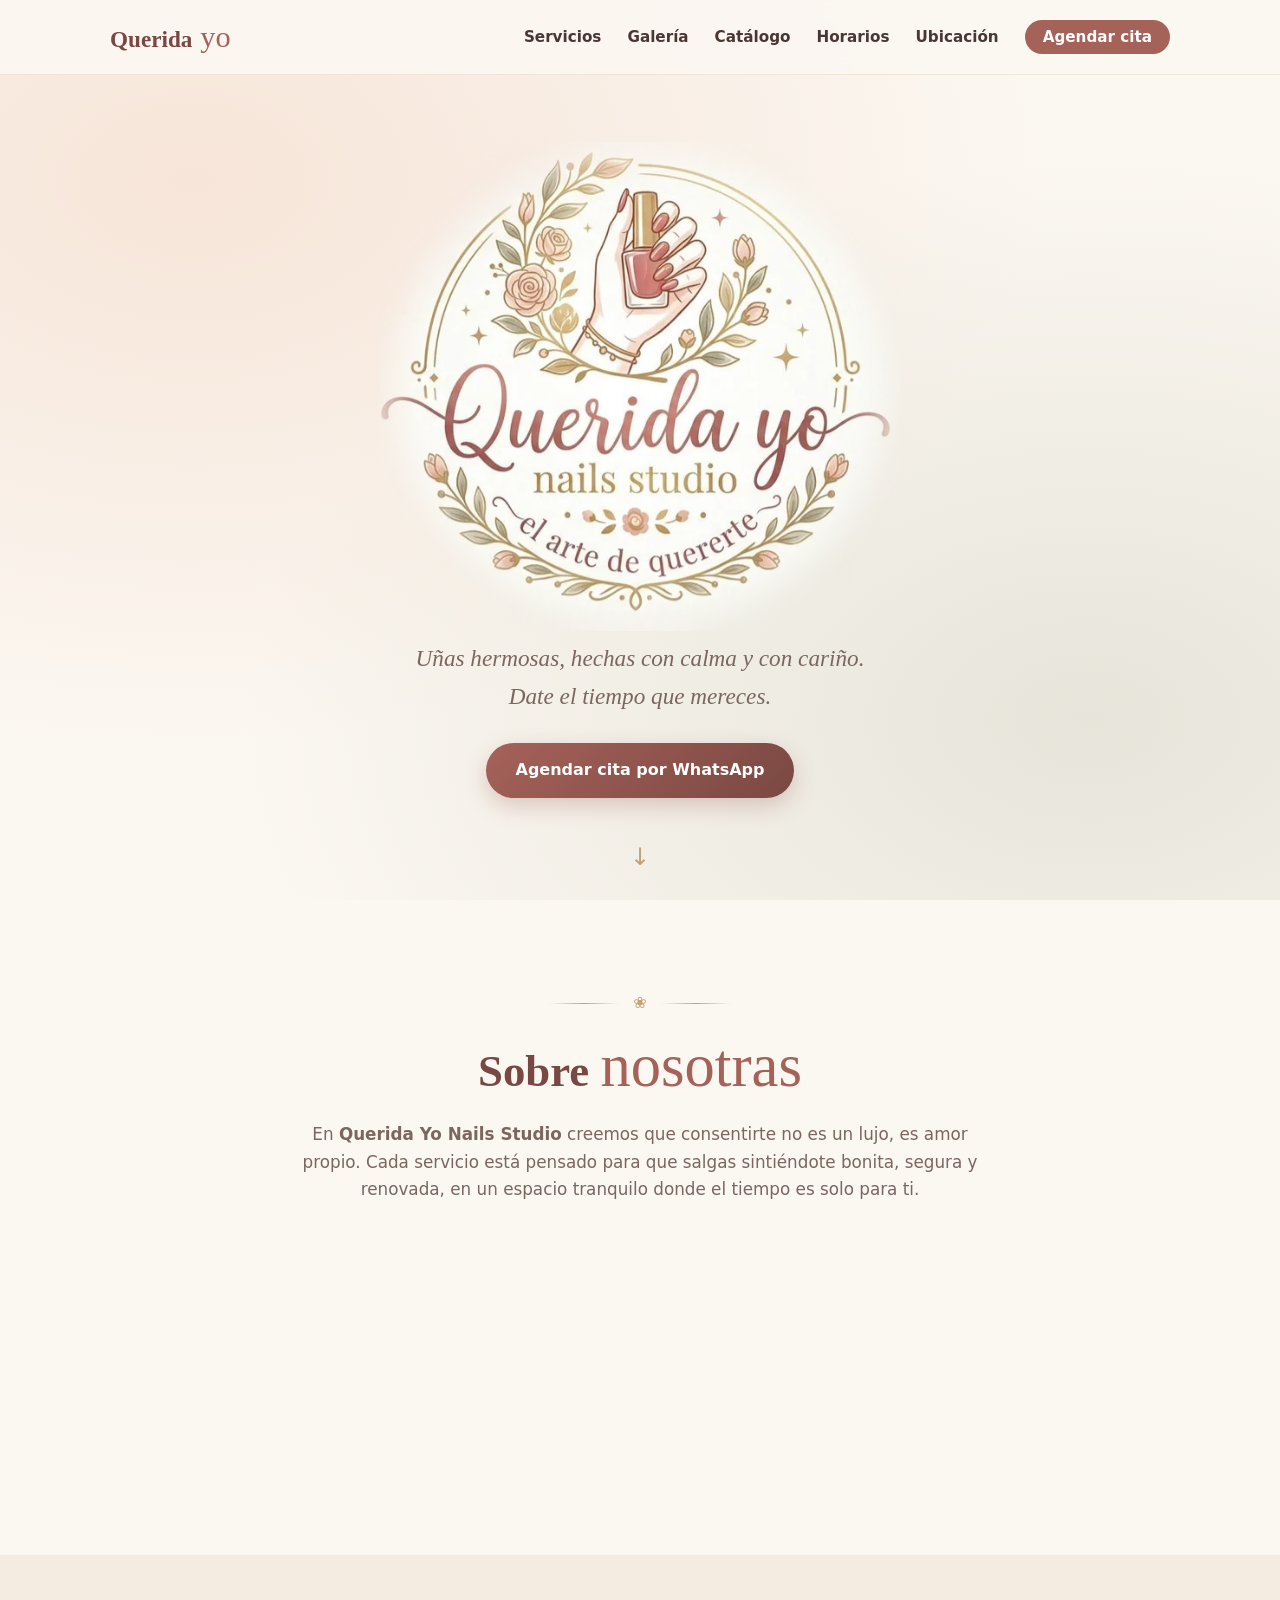
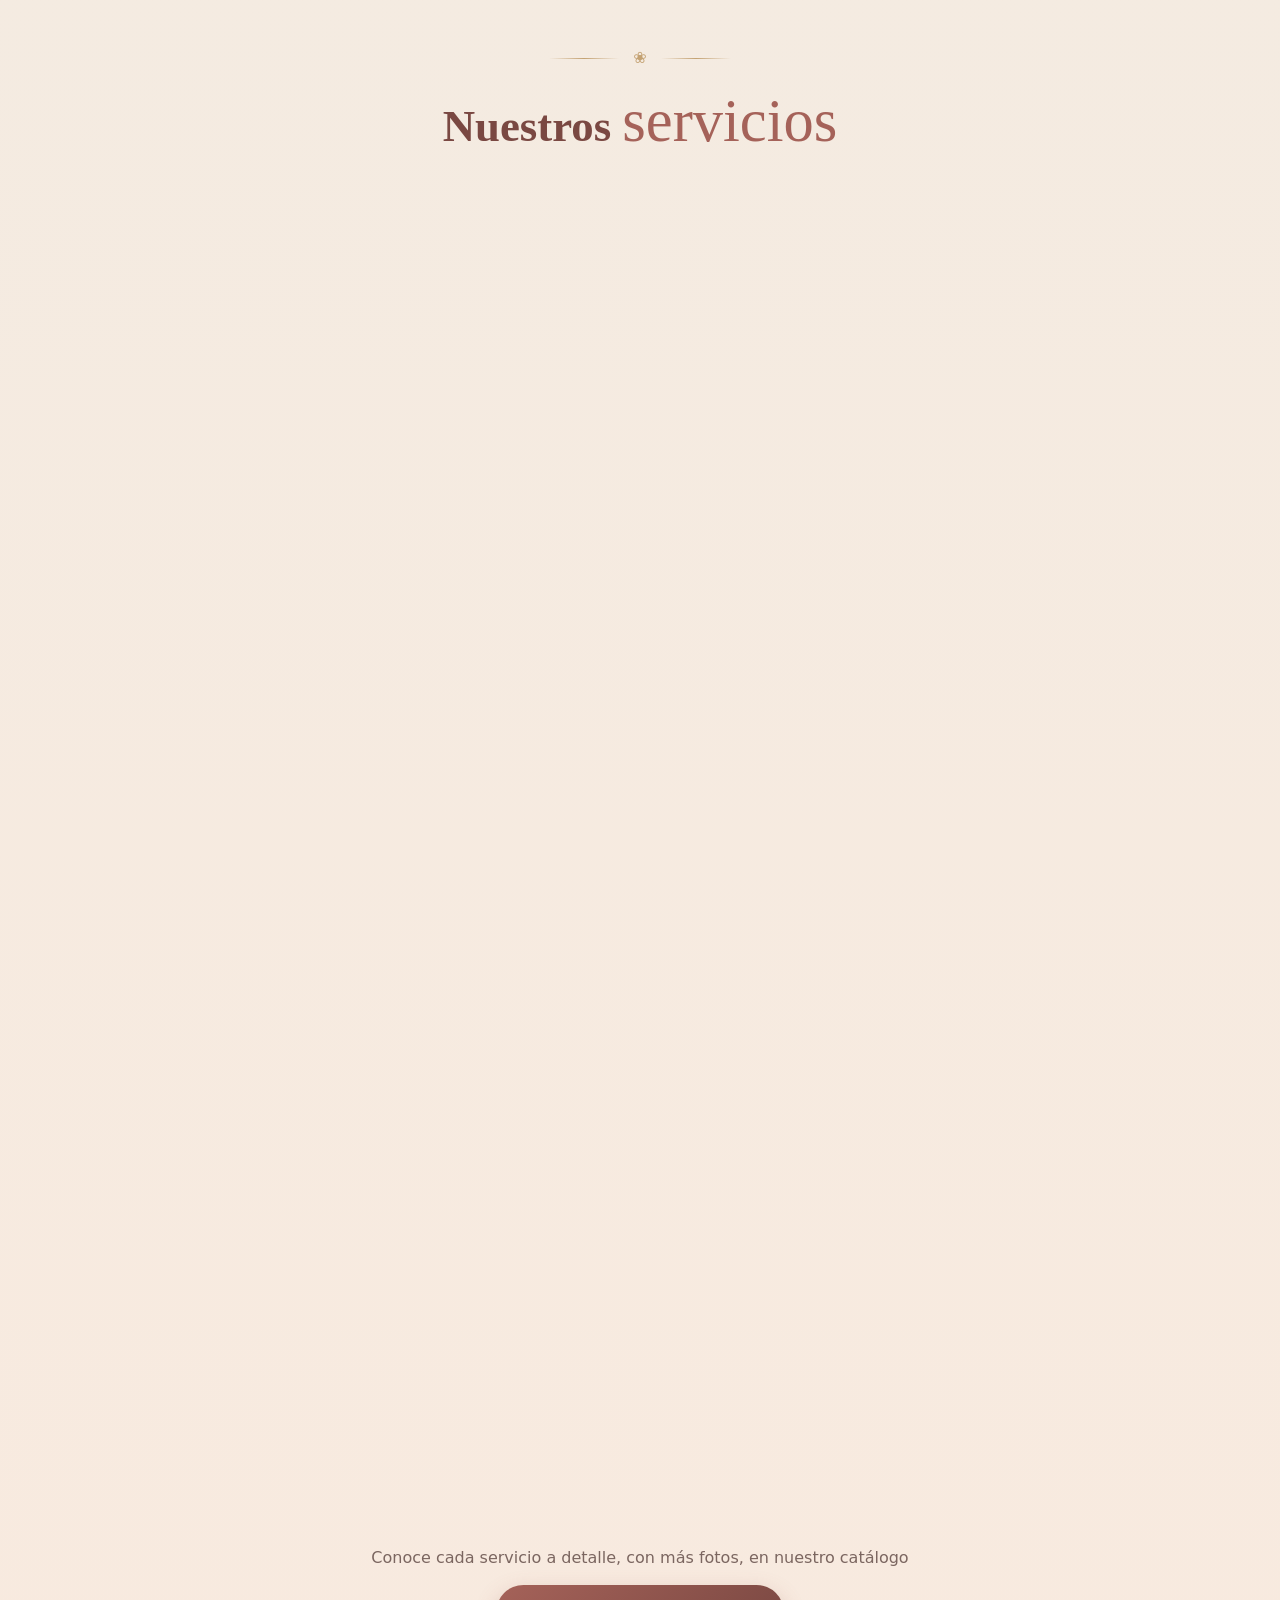
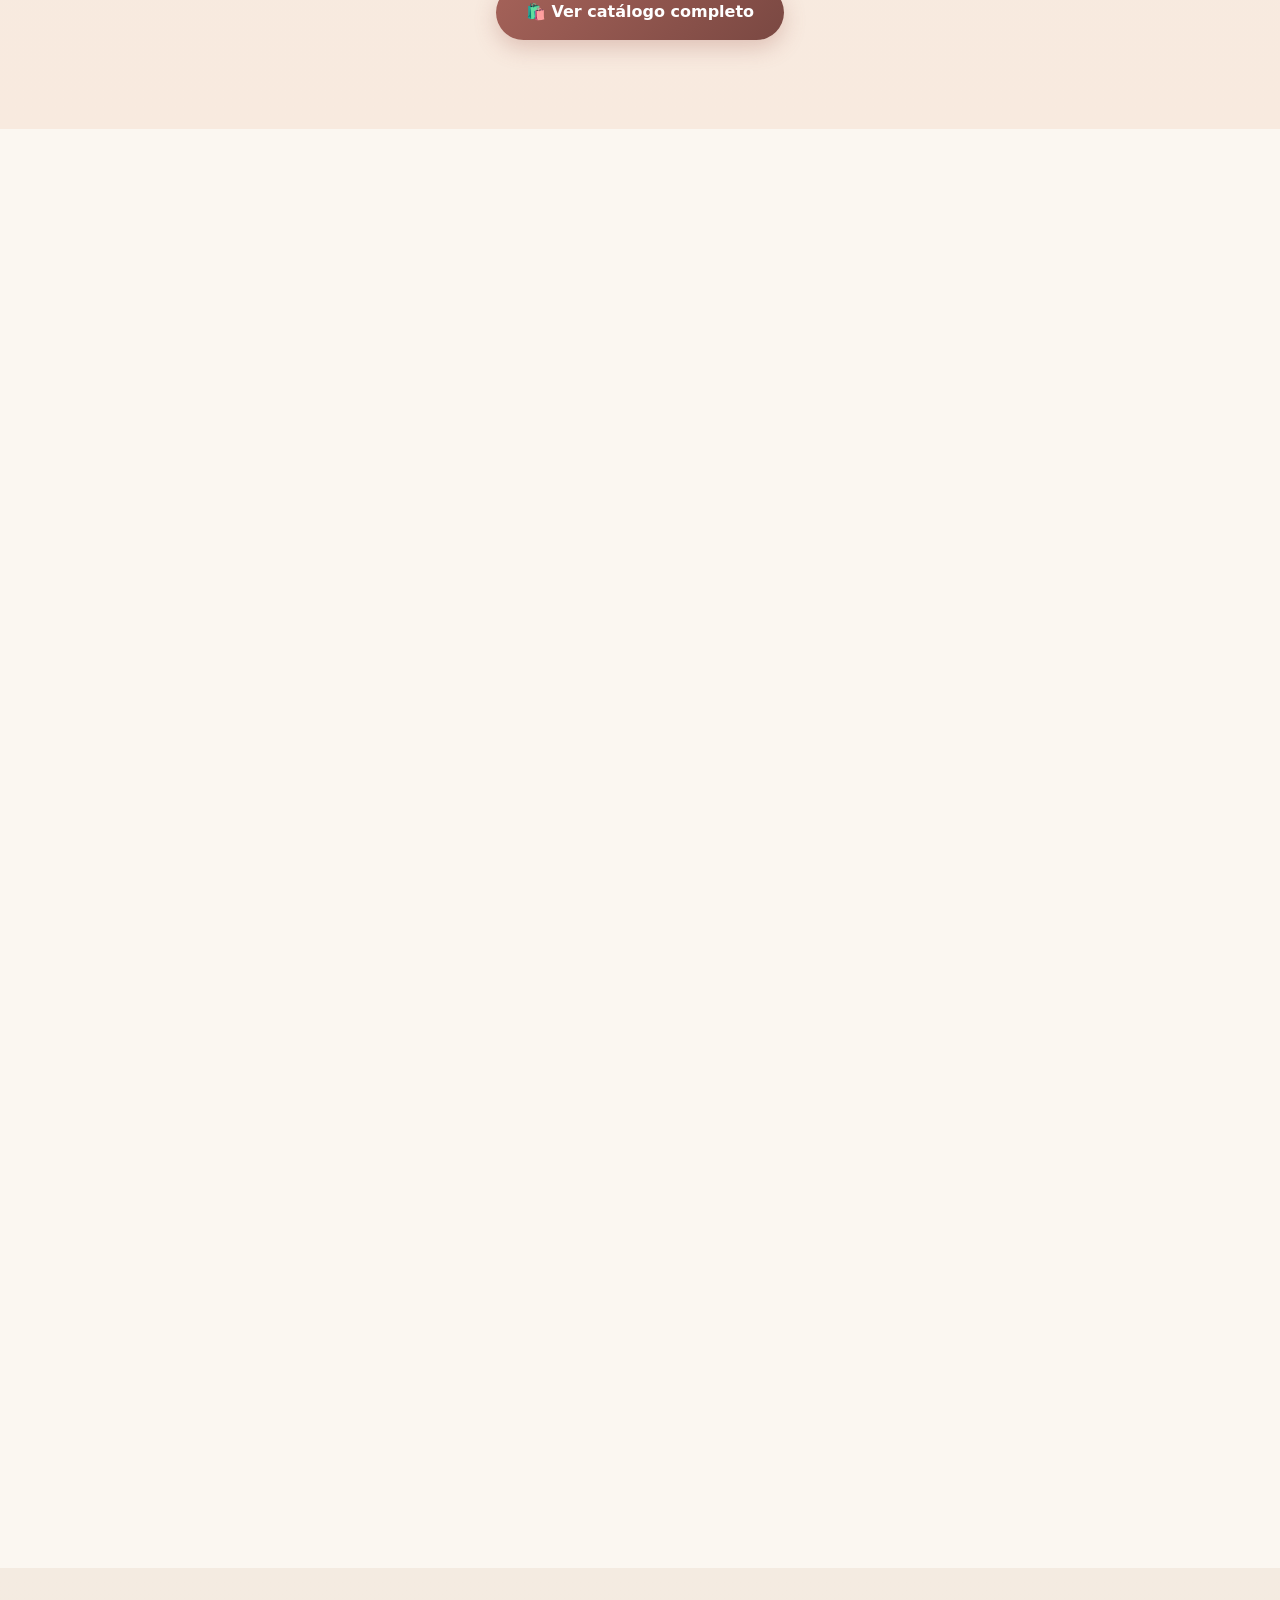
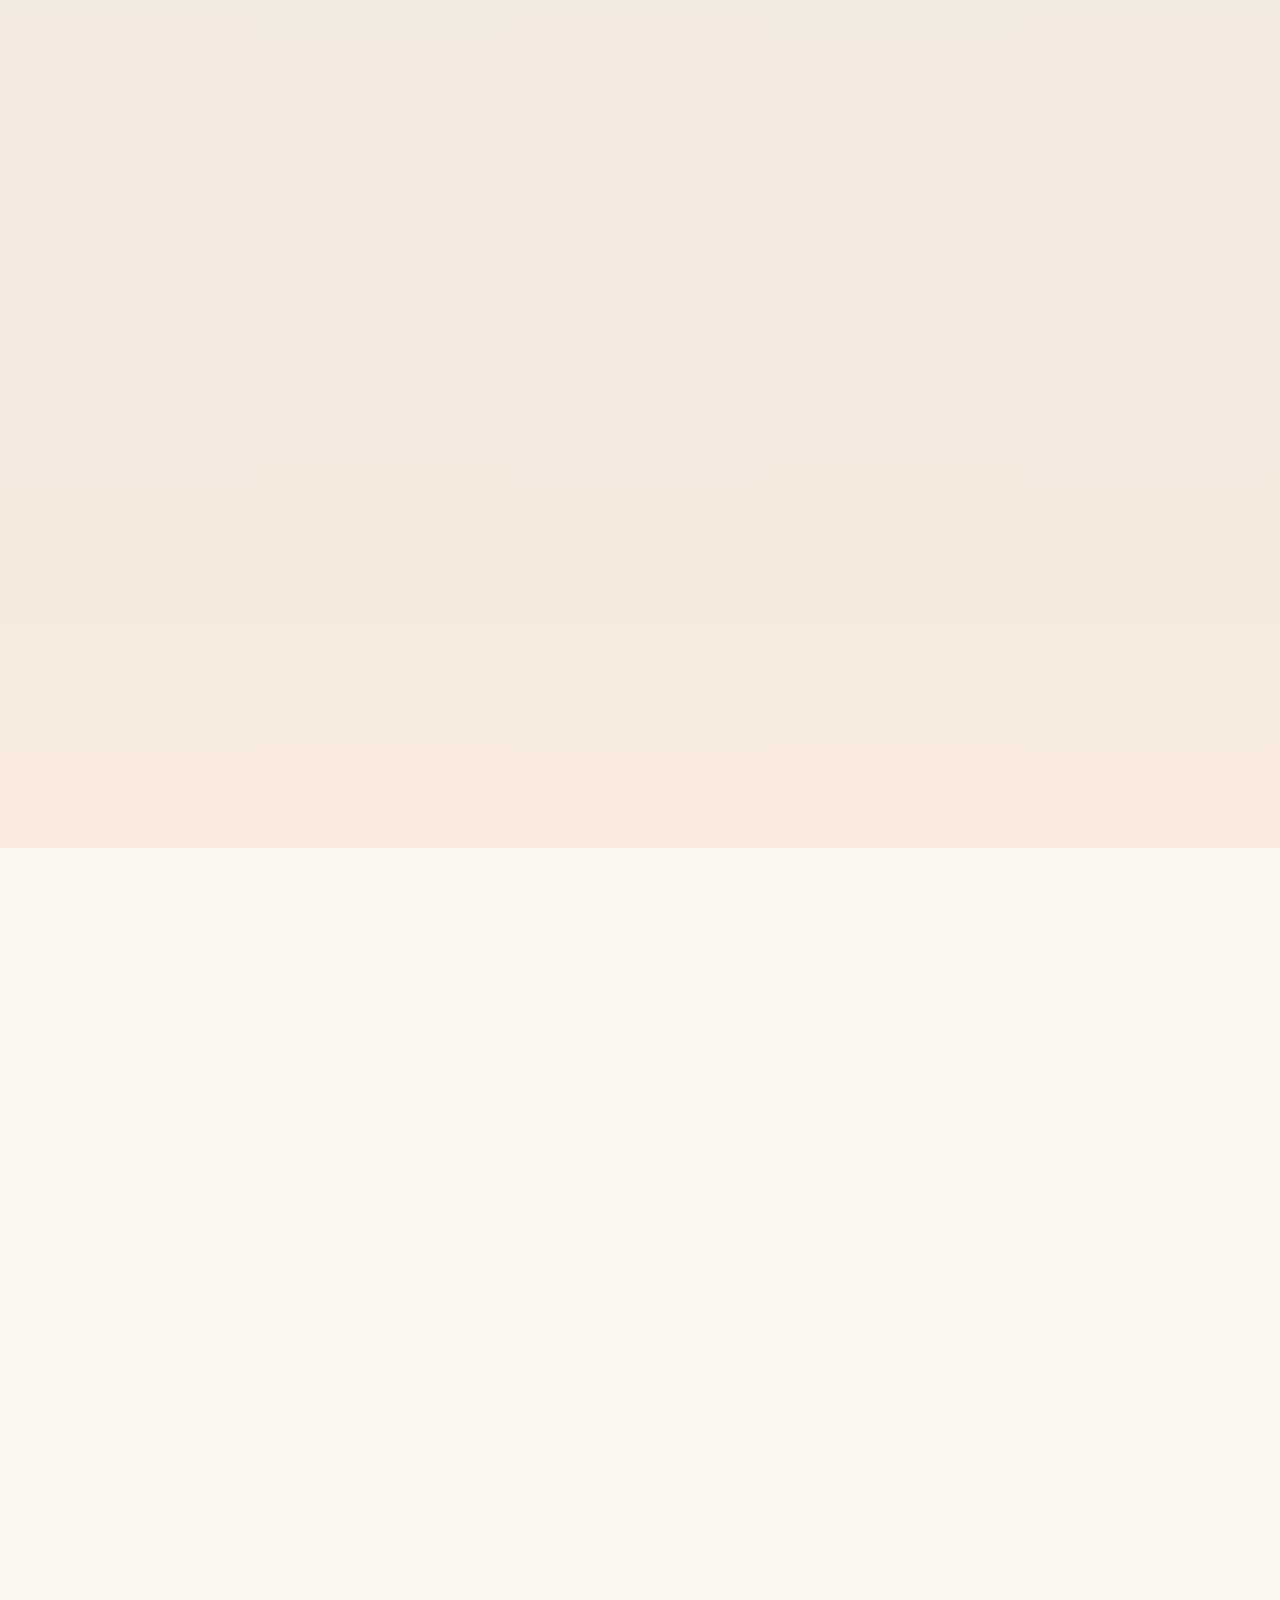
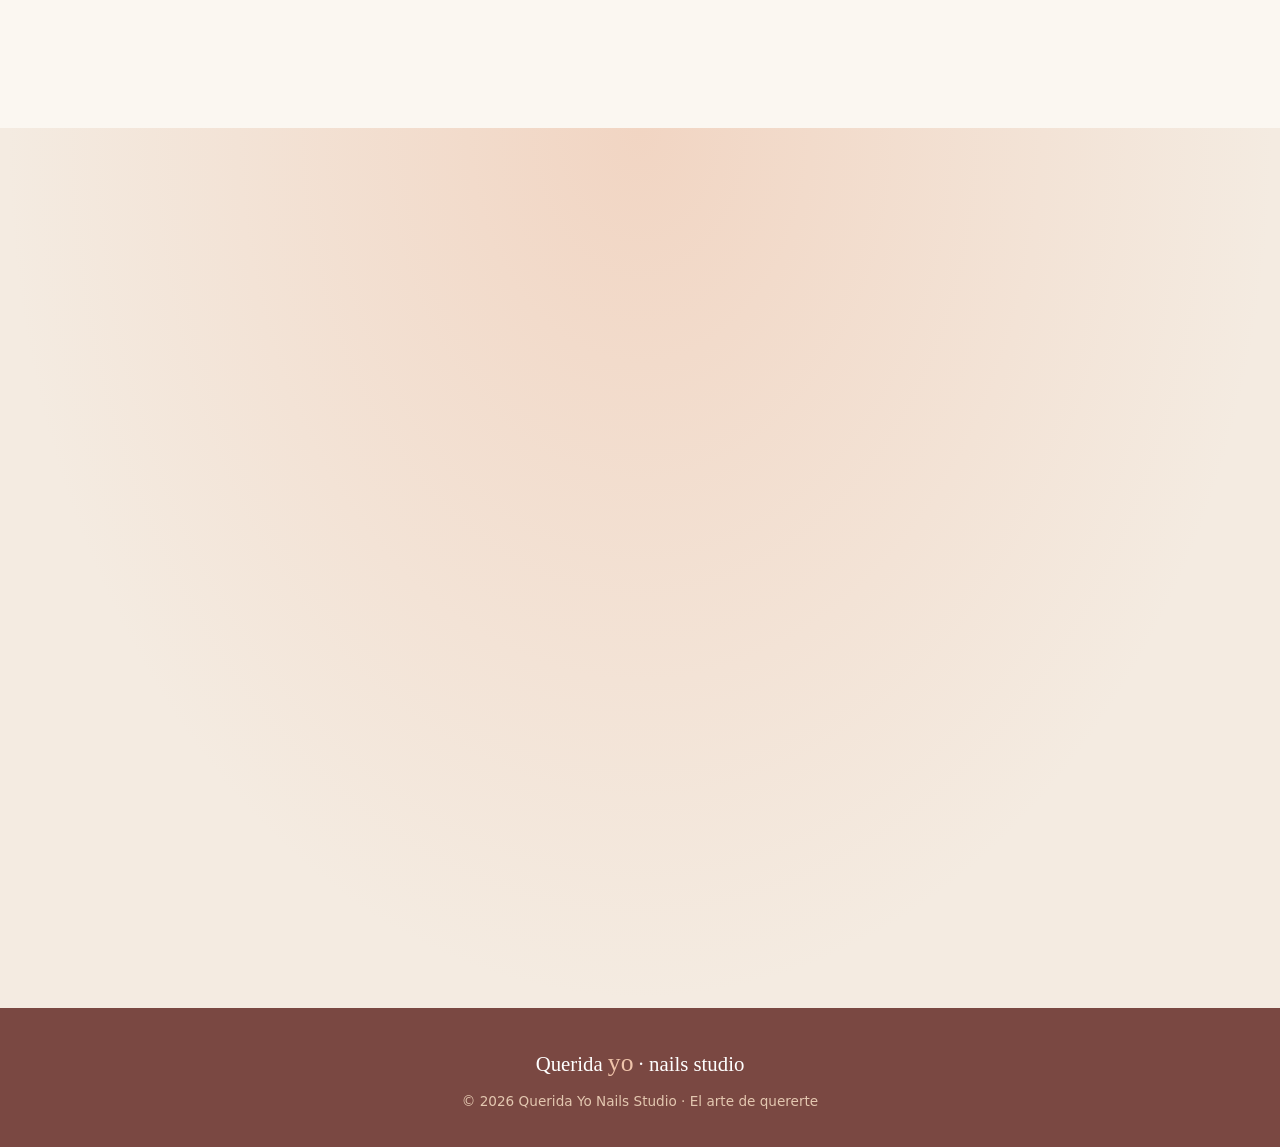
==== commit 95661e49: "Catálogo, servicios y galería con el catálogo real de WhatsApp Business - 9 servicios con textos, pr" ====
--- a/index.html
+++ b/index.html
@@ -18,7 +18,7 @@
   <link rel="dns-prefetch" href="https://wa.me" />
   <link rel="preload" as="image" href="assets/img/logo.webp" type="image/webp" />
   <link rel="stylesheet" href="https://fonts.googleapis.com/css2?family=Cormorant+Garamond:ital,wght@0,500;0,600;1,500&family=Great+Vibes&family=Nunito+Sans:wght@400;600;700&display=swap" />
-  <link rel="stylesheet" href="assets/css/style.css" />
+  <link rel="stylesheet" href="assets/css/style.css?v=4" />
 </head>
 <body>
 
@@ -87,94 +87,39 @@
   </section>
 
   <!-- ══ SERVICIOS ════════════════════════════════════════════════
-       Para cambiar precios: edita el texto dentro de <div class="service-price">
+       Las tarjetas salen de assets/js/catalogo-datos.js (mismo catálogo de WhatsApp)
   ═══════════════════════════════════════════════════════════════ -->
   <section id="servicios" class="section-blush">
     <div class="container">
       <div class="divider" aria-hidden="true"><span>❀</span></div>
       <h2 class="section-title">Nuestros <span class="script">servicios</span></h2>
-      <div class="services-grid">
-
-        <div class="service-card">
-          <div class="service-icon">🤍</div>
-          <h3>Manicure clásico</h3>
-          <p>Limado, cutícula, hidratación y esmaltado tradicional.</p>
-          <div class="service-price">Consultar</div>
-          <a href="#contacto" class="btn-service js-wa" data-msg="Hola 💅 quiero agendar un manicure clásico">Agendar</a>
-        </div>
-
-        <div class="service-card featured">
-          <div class="badge">Favorito</div>
-          <div class="service-icon">💅</div>
-          <h3>Gelish / semipermanente</h3>
-          <p>Color con brillo intenso que dura de 2 a 3 semanas sin despostillarse.</p>
-          <div class="service-price">Consultar</div>
-          <a href="#contacto" class="btn-service js-wa" data-msg="Hola 💅 quiero agendar gelish">Agendar</a>
-        </div>
-
-        <div class="service-card">
-          <div class="service-icon">💎</div>
-          <h3>Uñas acrílicas</h3>
-          <p>Aplicación completa con la forma y el largo que prefieras.</p>
-          <div class="service-price">Consultar</div>
-          <a href="#contacto" class="btn-service js-wa" data-msg="Hola 💅 quiero agendar uñas acrílicas">Agendar</a>
-        </div>
-
-        <div class="service-card">
-          <div class="service-icon">🦶</div>
-          <h3>Pedicure spa</h3>
-          <p>Exfoliación, hidratación profunda y esmaltado para unos pies consentidos.</p>
-          <div class="service-price">Consultar</div>
-          <a href="#contacto" class="btn-service js-wa" data-msg="Hola 💅 quiero agendar un pedicure spa">Agendar</a>
-        </div>
-
-        <div class="service-card">
-          <div class="service-icon">🌷</div>
-          <h3>Nail art</h3>
-          <p>Diseños a mano, flores, francés, piedritas y efectos especiales.</p>
-          <div class="service-price">Consultar</div>
-          <a href="#contacto" class="btn-service js-wa" data-msg="Hola 💅 quiero cotizar un diseño de nail art">Cotizar</a>
-        </div>
-
-        <div class="service-card">
-          <div class="service-icon">🌿</div>
-          <h3>Retiro y mantenimiento</h3>
-          <p>Retiro seguro de producto y relleno para que tus uñas luzcan siempre bien.</p>
-          <div class="service-price">Consultar</div>
-          <a href="#contacto" class="btn-service js-wa" data-msg="Hola 💅 quiero agendar retiro o mantenimiento">Agendar</a>
-        </div>
-
-      </div>
+      <div class="services-grid" id="servicesGrid"></div>
       <div class="catalog-cta">
-        <p>Mira todos nuestros diseños, precios y tiempos en el catálogo</p>
+        <p>Conoce cada servicio a detalle, con más fotos, en nuestro catálogo</p>
         <a href="catalogo.html" class="btn-primary">🛍️ Ver catálogo completo</a>
       </div>
     </div>
   </section>
 
   <!-- ══ GALERÍA ══════════════════════════════════════════════════
-       Reemplaza las fotos en assets/img/galeria/ (unas-01.jpg … unas-06.jpg)
+       Las fotos se eligen en GALERIA dentro de assets/js/catalogo-datos.js
   ═══════════════════════════════════════════════════════════════ -->
   <section id="galeria" class="section-light">
     <div class="container">
       <div class="divider" aria-hidden="true"><span>❀</span></div>
       <h2 class="section-title">Nuestro <span class="script">trabajo</span></h2>
       <p class="section-text">Cada set, una pequeña obra de arte. Inspírate para tu próxima cita.</p>
-      <div class="gallery-grid">
-        <button class="gallery-item" type="button"><img src="assets/img/galeria/unas-01.jpg" alt="Diseño de uñas 1" loading="lazy" width="600" height="600" /><span class="gallery-overlay">Ver</span></button>
-        <button class="gallery-item" type="button"><img src="assets/img/galeria/unas-02.jpg" alt="Diseño de uñas 2" loading="lazy" width="600" height="600" /><span class="gallery-overlay">Ver</span></button>
-        <button class="gallery-item" type="button"><img src="assets/img/galeria/unas-03.jpg" alt="Diseño de uñas 3" loading="lazy" width="600" height="600" /><span class="gallery-overlay">Ver</span></button>
-        <button class="gallery-item" type="button"><img src="assets/img/galeria/unas-04.jpg" alt="Diseño de uñas 4" loading="lazy" width="600" height="600" /><span class="gallery-overlay">Ver</span></button>
-        <button class="gallery-item" type="button"><img src="assets/img/galeria/unas-05.jpg" alt="Diseño de uñas 5" loading="lazy" width="600" height="600" /><span class="gallery-overlay">Ver</span></button>
-        <button class="gallery-item" type="button"><img src="assets/img/galeria/unas-06.jpg" alt="Diseño de uñas 6" loading="lazy" width="600" height="600" /><span class="gallery-overlay">Ver</span></button>
-      </div>
+      <div class="gallery-grid" id="galleryGrid"></div>
     </div>
   </section>
 
   <!-- ══ LIGHTBOX ══════════════════════════════════════════════════ -->
   <div id="lightbox" class="lightbox" role="dialog" aria-modal="true" aria-label="Imagen ampliada">
     <button class="lightbox-close" type="button" aria-label="Cerrar">✕</button>
+    <button class="lightbox-nav lightbox-prev" id="lightbox-prev" type="button" aria-label="Foto anterior" hidden>‹</button>
     <img id="lightbox-img" src="data:," alt="" />
+    <button class="lightbox-nav lightbox-next" id="lightbox-next" type="button" aria-label="Foto siguiente" hidden>›</button>
+    <span class="lightbox-count" id="lightbox-count" hidden></span>
   </div>
 
   <!-- ══ HORARIOS ══════════════════════════════════════════════════
@@ -271,6 +216,8 @@
     </div>
   </footer>
 
-  <script src="assets/js/main.js"></script>
+  <script src="assets/js/catalogo-datos.js?v=4"></script>
+  <script src="assets/js/catalogo.js?v=4"></script>
+  <script src="assets/js/main.js?v=4"></script>
 </body>
 </html>
--- a/assets/css/style.css
+++ b/assets/css/style.css
@@ -317,14 +317,19 @@
 }
 .chip:hover { border-color: var(--rosa-viejo); }
 .chip.active { background: var(--rosa-viejo); border-color: var(--rosa-viejo); color: #fff; }
-.catalog-grid { display: grid; grid-template-columns: repeat(3, 1fr); gap: 24px; margin-bottom: 30px; }
+.catalog-grid { display: grid; grid-template-columns: repeat(auto-fill, minmax(230px, 1fr)); gap: 20px; margin-bottom: 30px; }
 .catalog-card {
   background: #fff; border-radius: var(--radius); overflow: hidden; display: flex; flex-direction: column;
   border: 1px solid rgba(196,162,115,.25); box-shadow: var(--shadow);
 }
 .catalog-card[hidden] { display: none; }
-.catalog-photo { border-radius: 0; box-shadow: none; aspect-ratio: 4 / 3; }
-.catalog-badge { top: 14px; left: 14px; transform: none; }
+/* Altura fija por padding: funciona igual en todos los navegadores de celular */
+.catalog-photo {
+  display: block; width: 100%; height: 0; padding-top: 70%;
+  aspect-ratio: auto; border-radius: 0; box-shadow: none; flex-shrink: 0;
+}
+.catalog-photo img { position: absolute; inset: 0; width: 100%; height: 100%; }
+.catalog-badge { top: 10px; left: 10px; transform: none; font-size: .68rem; padding: 3px 10px; }
 .catalog-body { padding: 20px 22px 24px; display: flex; flex-direction: column; flex: 1; }
 .catalog-cat {
   font-size: .75rem; font-weight: 700; letter-spacing: .1em; text-transform: uppercase; color: var(--salvia);
@@ -335,5 +340,69 @@
 .catalog-price { font-family: var(--f-title); font-size: 1.5rem; font-weight: 600; color: var(--dorado-osc); }
 .catalog-time { font-size: .85rem; color: var(--texto-suave); white-space: nowrap; }
 .catalog-body .btn-service { align-self: flex-start; }
-@media (max-width: 900px) { .catalog-grid { grid-template-columns: repeat(2, 1fr); } }
-@media (max-width: 560px) { .catalog-grid { grid-template-columns: 1fr; } }
+@media (max-width: 560px) {
+  /* En celular: foto pequeña a la izquierda, texto a la derecha */
+  .catalog-grid { grid-template-columns: 1fr; gap: 14px; }
+  .catalog-card { flex-direction: row; }
+  .catalog-photo { width: 110px; padding-top: 0; height: auto; min-height: 130px; }
+  .catalog-badge { top: 6px; left: 6px; font-size: .6rem; padding: 2px 7px; }
+  .catalog-body { padding: 14px 14px 16px; }
+  .catalog-body h3 { font-size: 1.2rem; }
+  .catalog-body p { font-size: .85rem; }
+  .catalog-meta { margin: 8px 0 10px; }
+  .catalog-price { font-size: 1.2rem; }
+  .catalog-body .btn-service { font-size: .8rem; padding: 6px 14px; }
+}
+
+/* ── SERVICIOS CON FOTO (desde el catálogo) ─────────────────────── */
+.service-card { padding-top: 0; overflow: hidden; }
+.service-photo {
+  display: block; width: calc(100% + 48px); margin: 0 -24px 18px; height: 0; padding-top: 68%;
+  aspect-ratio: auto; border-radius: 0; box-shadow: none; flex-shrink: 0;
+}
+.service-photo img { position: absolute; inset: 0; width: 100%; height: 100%; }
+.service-kind { flex: 0 !important; font-size: .9rem; color: var(--salvia) !important; font-weight: 600; }
+
+/* ── CATÁLOGO: descripción, "leer más" y contador de fotos ──────── */
+.catalog-kind { flex: 0 !important; font-size: .9rem !important; font-weight: 600; color: var(--salvia) !important; margin-bottom: 6px; }
+.catalog-desc {
+  display: -webkit-box; -webkit-box-orient: vertical; -webkit-line-clamp: 3; overflow: hidden;
+}
+.catalog-desc.open { display: block; -webkit-line-clamp: unset; }
+.catalog-more {
+  align-self: flex-start; background: none; border: 0; padding: 4px 0; cursor: pointer;
+  font: 700 .85rem var(--f-body); color: var(--rosa-viejo); text-decoration: underline;
+}
+.catalog-count {
+  position: absolute; right: 10px; bottom: 10px; background: rgba(58,38,35,.65); color: #fff;
+  font-size: .75rem; font-weight: 700; padding: 3px 9px; border-radius: 999px;
+}
+
+/* ── VISOR: flechas y contador ──────────────────────────────────── */
+.lightbox-nav {
+  position: absolute; top: 50%; transform: translateY(-50%);
+  width: 48px; height: 48px; border-radius: 50%; border: 0; cursor: pointer;
+  background: rgba(255,255,255,.18); color: #fff; font-size: 2rem; line-height: 1;
+}
+.lightbox-nav:hover { background: rgba(255,255,255,.32); }
+.lightbox-nav[hidden], .lightbox-count[hidden] { display: none; }
+.lightbox-prev { left: 14px; }
+.lightbox-next { right: 14px; }
+.lightbox-count {
+  position: absolute; bottom: 18px; left: 50%; transform: translateX(-50%);
+  color: #fff; font-size: .9rem; font-weight: 700; letter-spacing: .05em;
+}
+
+@media (max-width: 560px) {
+  .services-grid { grid-template-columns: repeat(2, 1fr); gap: 12px; }
+  .services-grid .service-card { padding: 0 12px 16px; }
+  .service-photo { width: calc(100% + 24px); margin: 0 -12px 12px; }
+  .services-grid .service-card h3 { font-size: 1.15rem; }
+  .service-kind { font-size: .78rem; }
+  .services-grid .service-price { font-size: 1.3rem; margin: 8px 0 10px; }
+  .services-grid .btn-service { font-size: .8rem; padding: 6px 16px; }
+  .catalog-count { right: 6px; bottom: 6px; font-size: .65rem; padding: 2px 6px; }
+  .lightbox-nav { width: 40px; height: 40px; font-size: 1.6rem; }
+  .lightbox-prev { left: 6px; }
+  .lightbox-next { right: 6px; }
+}
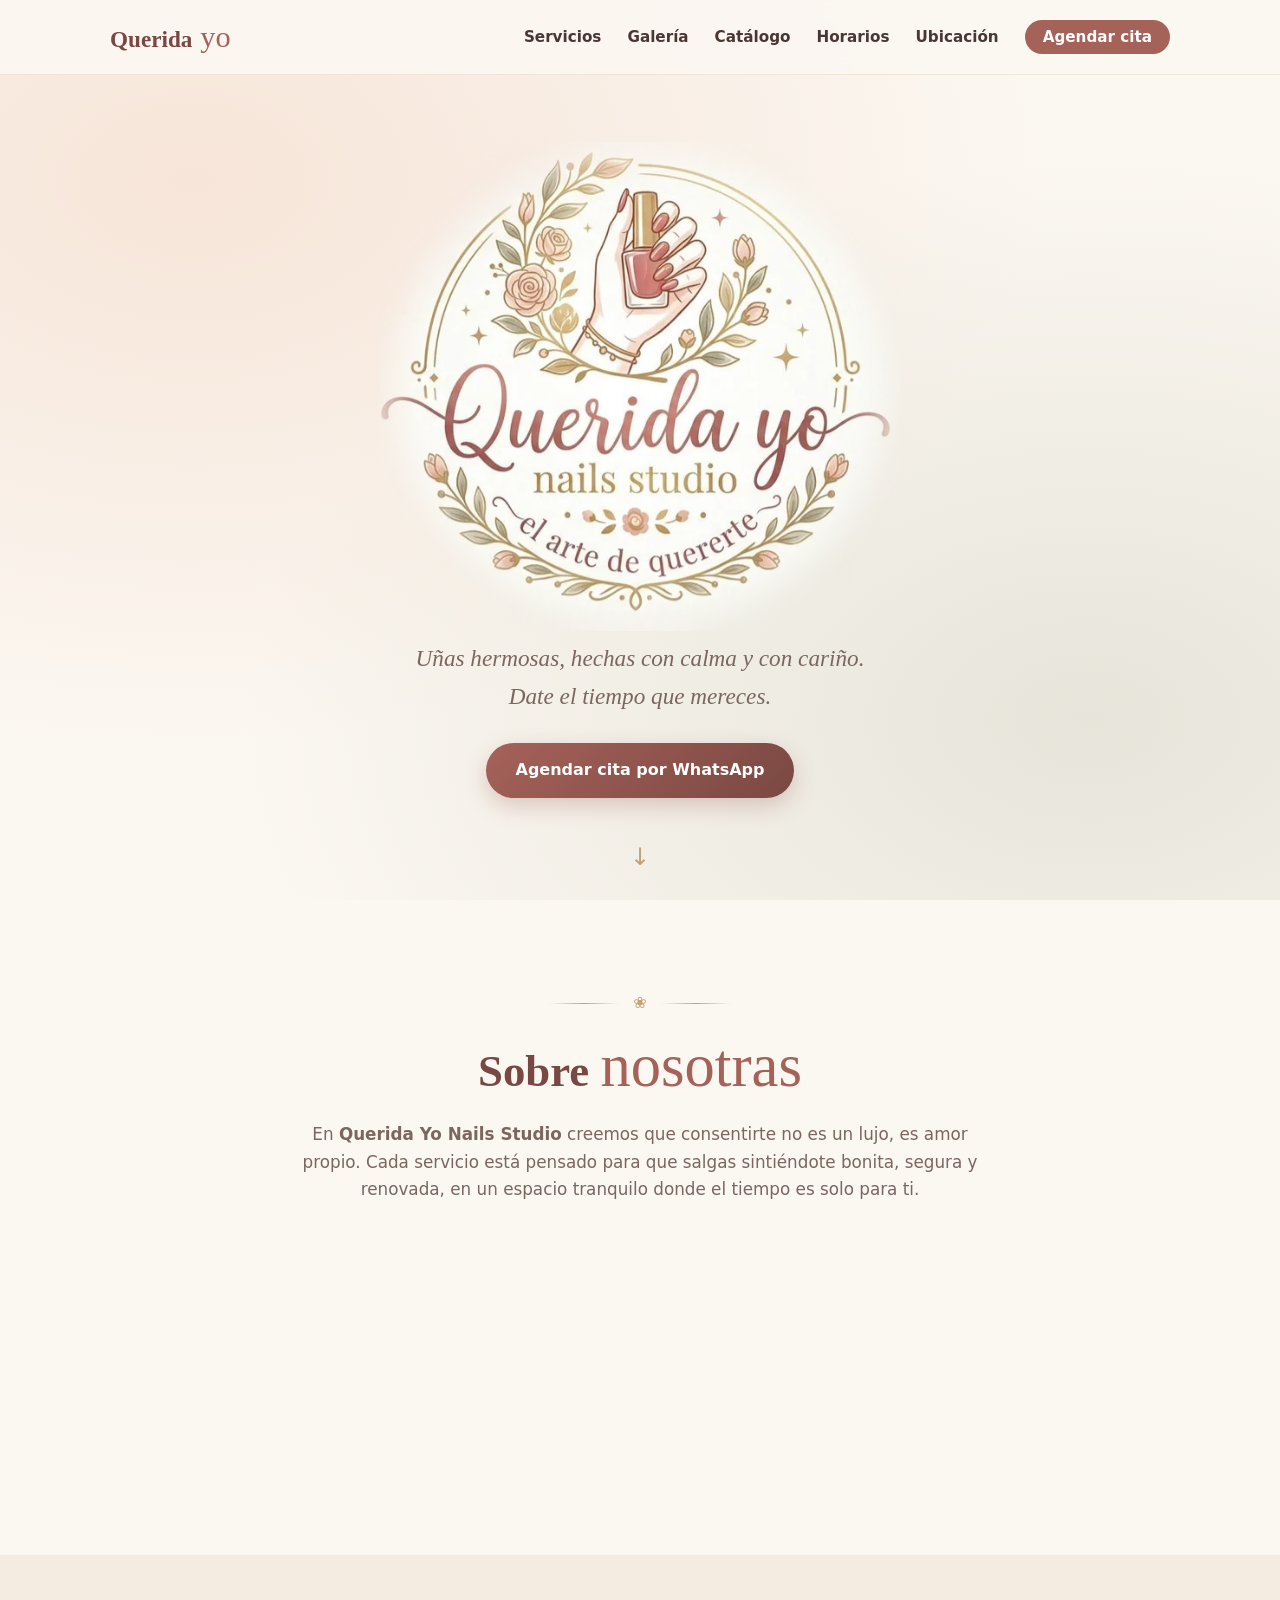
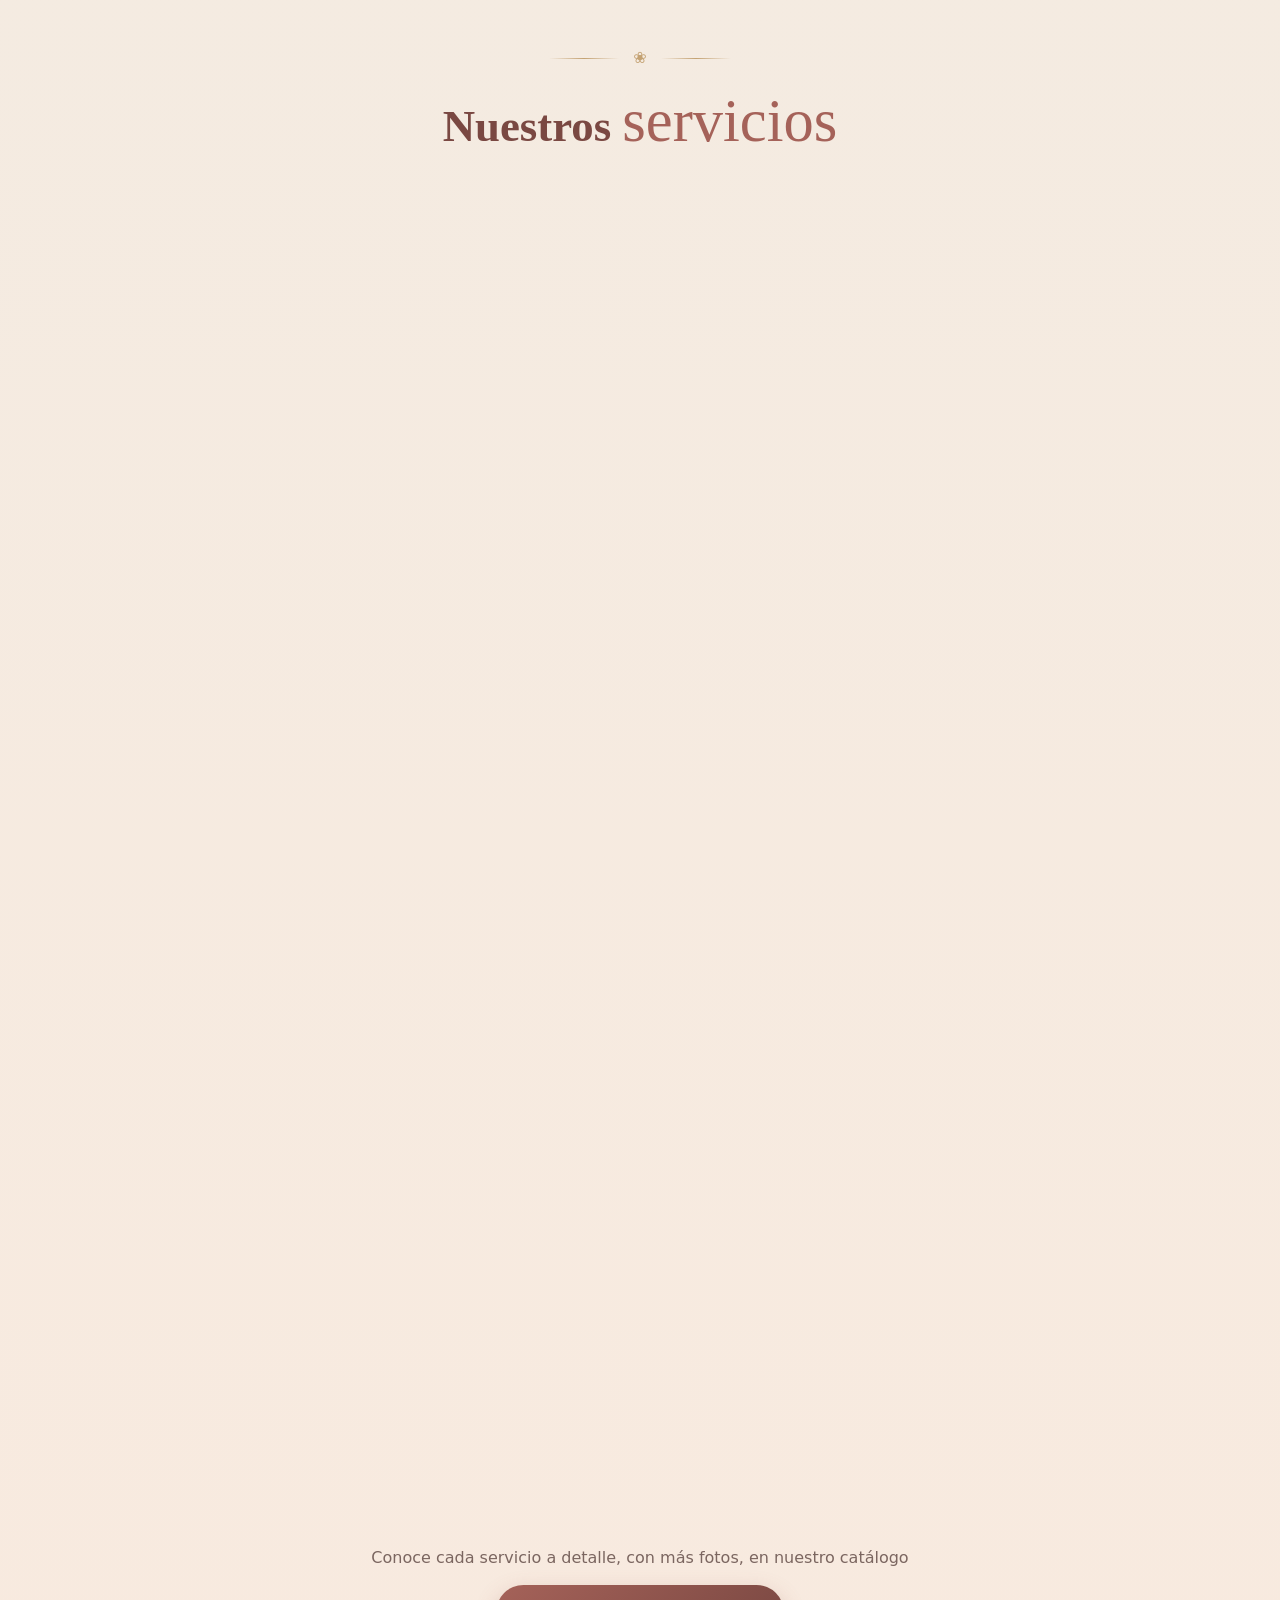
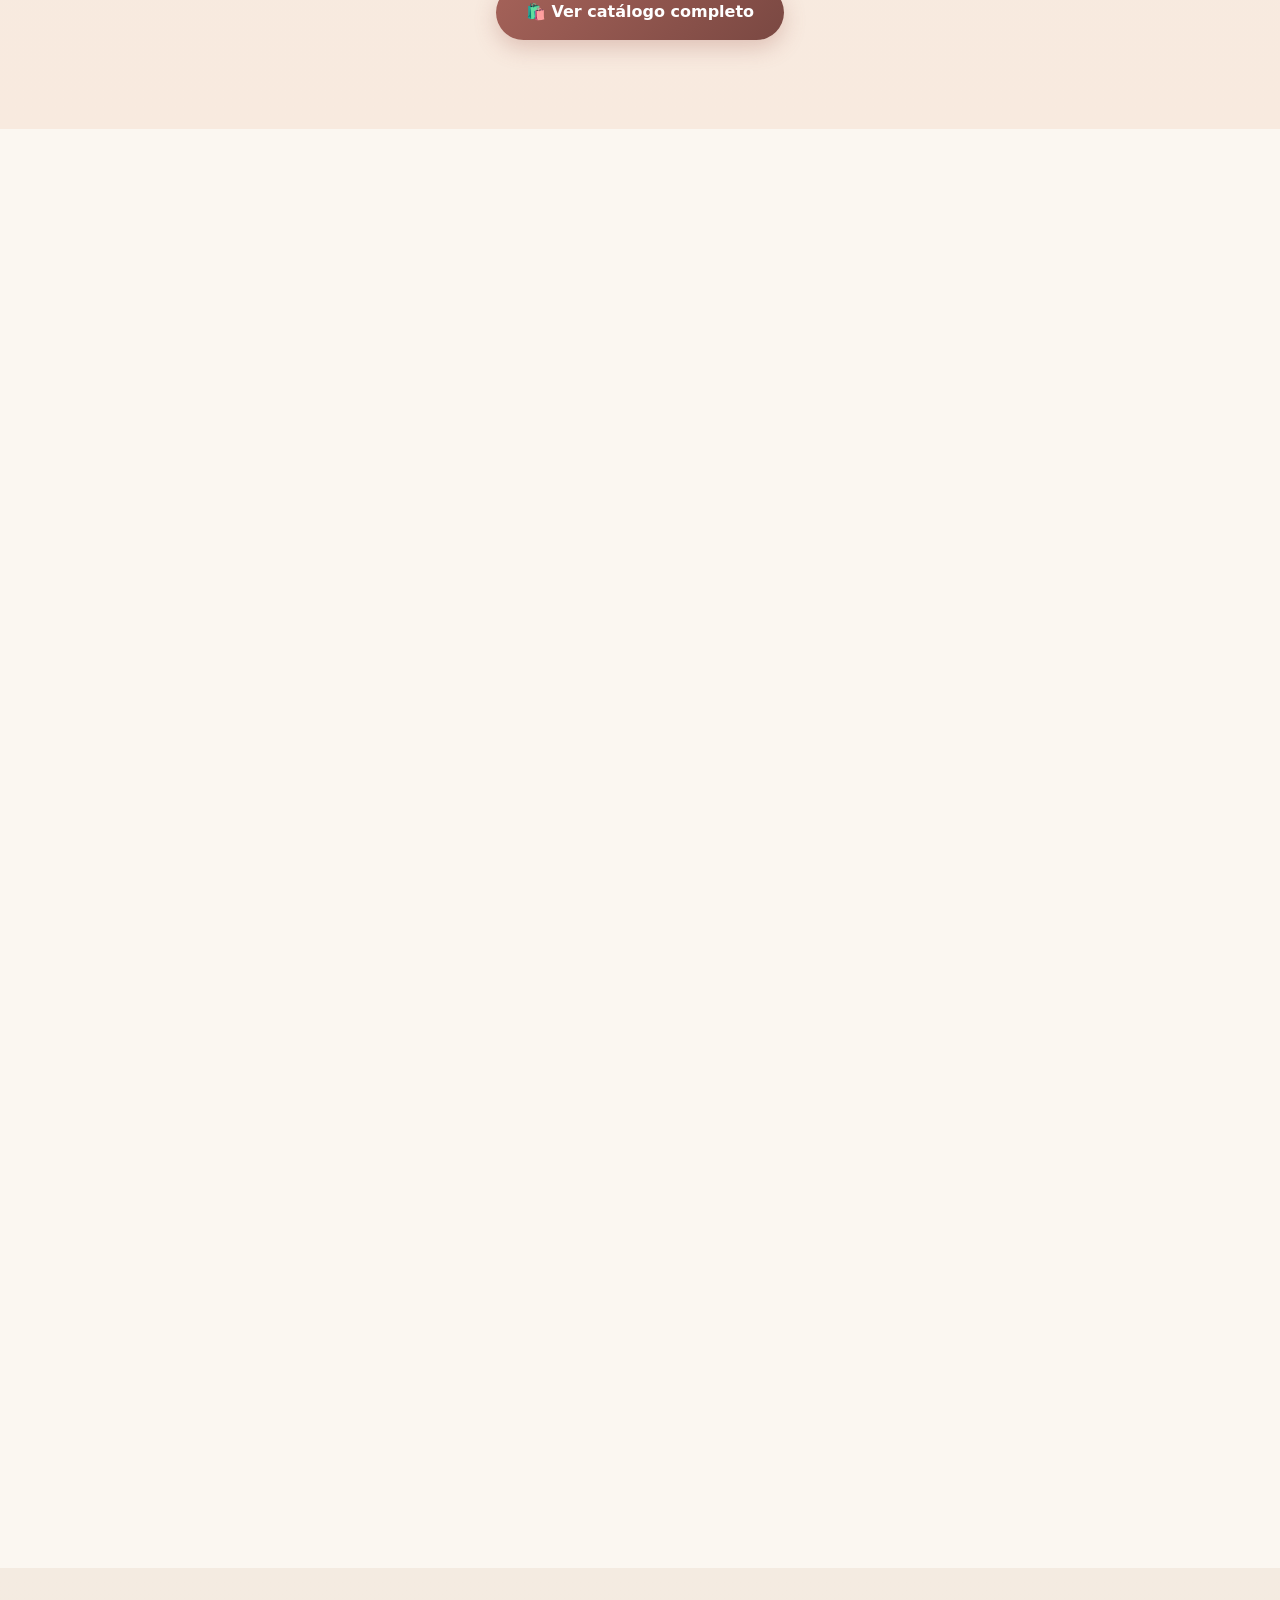
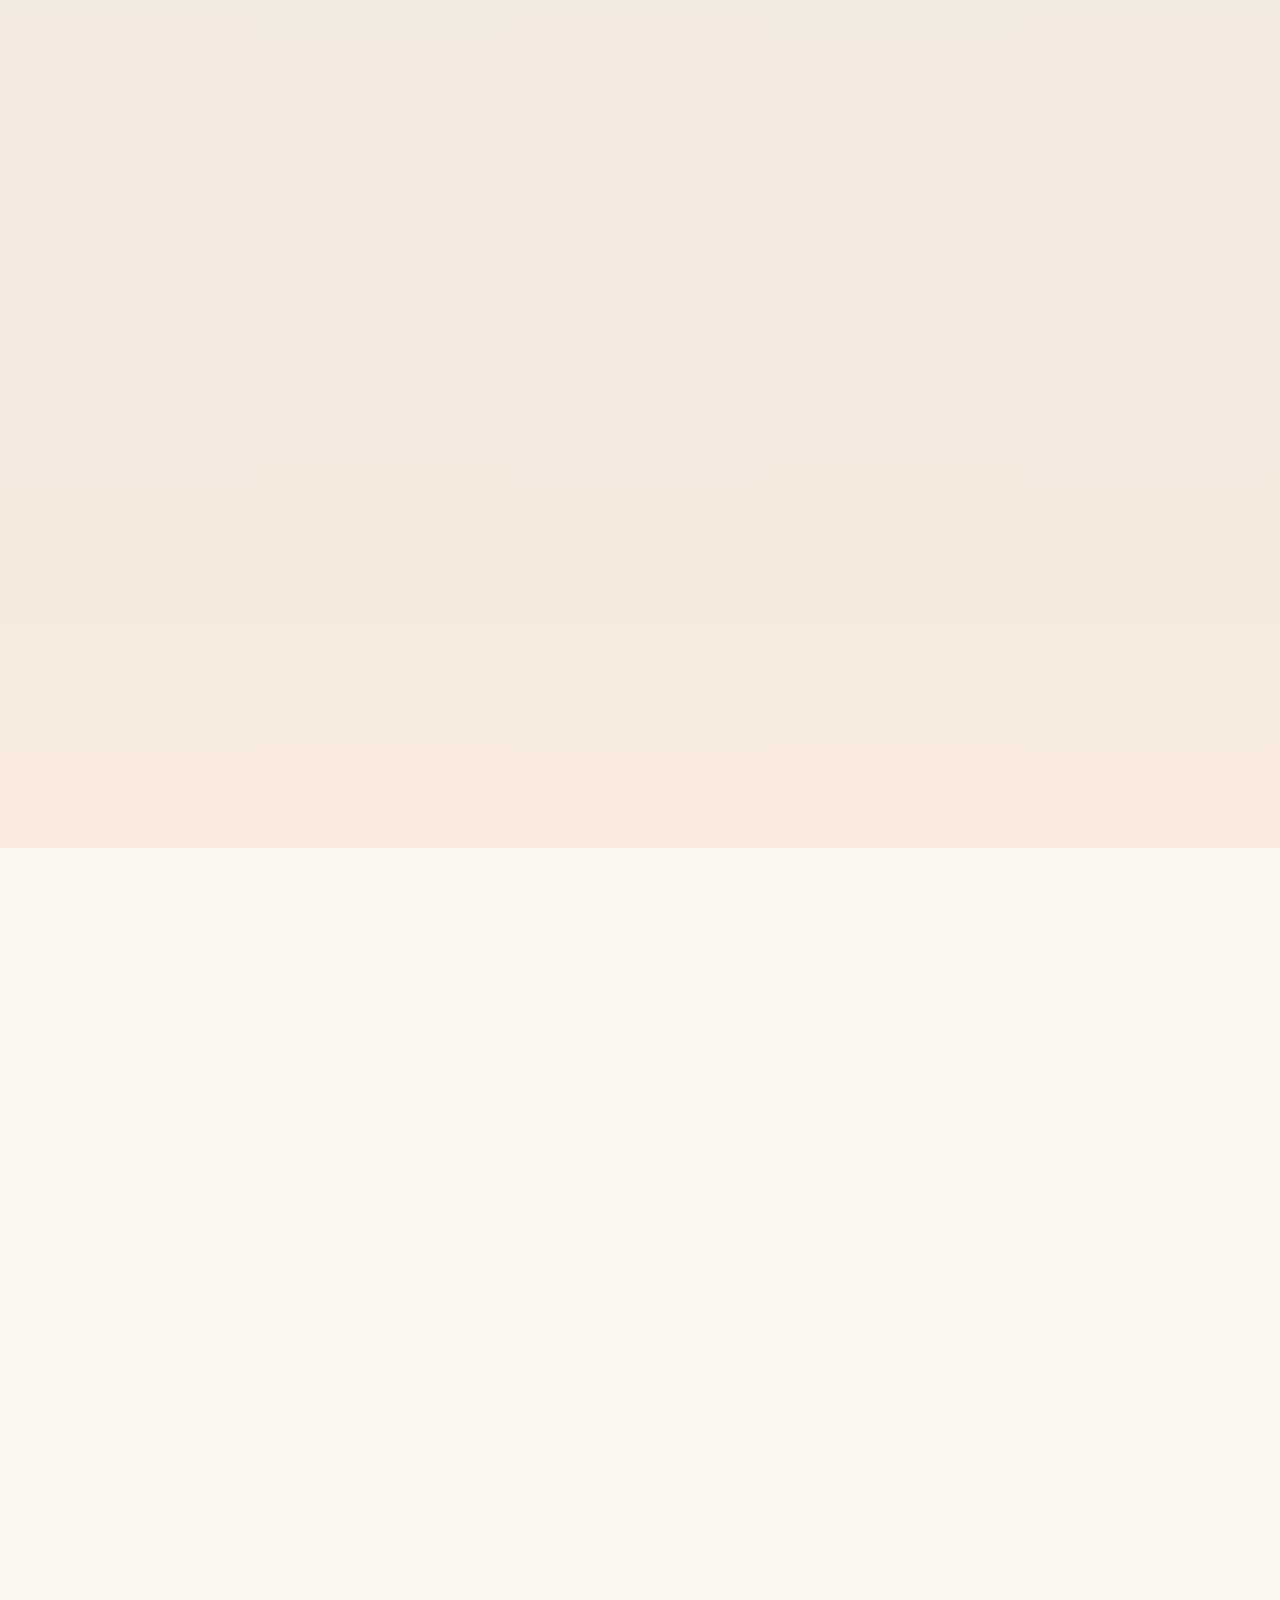
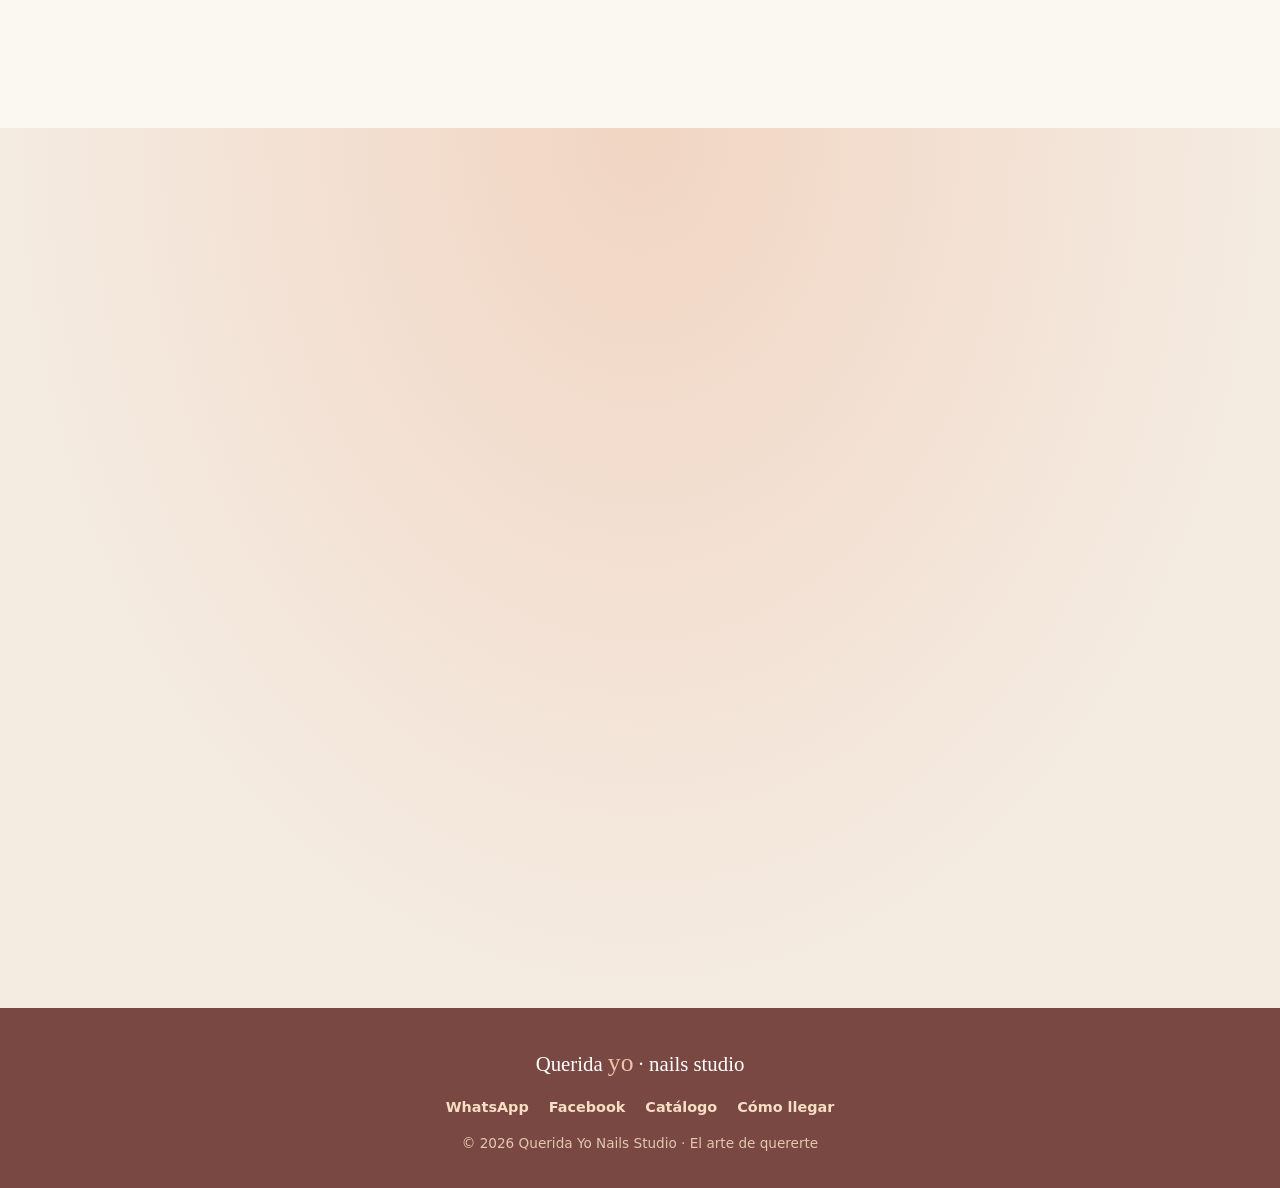
==== commit 698d6a8e: "Agregar Facebook del salón y enlaces en el pie de página Co-Authored-By: Claude Opus 5.5 <noreply@an" ====
--- a/index.html
+++ b/index.html
@@ -18,7 +18,7 @@
   <link rel="dns-prefetch" href="https://wa.me" />
   <link rel="preload" as="image" href="assets/img/logo.webp" type="image/webp" />
   <link rel="stylesheet" href="https://fonts.googleapis.com/css2?family=Cormorant+Garamond:ital,wght@0,500;0,600;1,500&family=Great+Vibes&family=Nunito+Sans:wght@400;600;700&display=swap" />
-  <link rel="stylesheet" href="assets/css/style.css?v=4" />
+  <link rel="stylesheet" href="assets/css/style.css?v=5" />
 </head>
 <body>
 
@@ -212,12 +212,18 @@
   <footer>
     <div class="container footer-inner">
       <span class="footer-brand">Querida <span class="script">yo</span> · nails studio</span>
+      <div class="footer-links">
+        <a href="#" class="js-wa" data-msg="Hola 💅 me gustaría agendar una cita en Querida Yo Nails Studio">WhatsApp</a>
+        <a href="#" class="js-fb" target="_blank" rel="noopener noreferrer" referrerpolicy="no-referrer">Facebook</a>
+        <a href="catalogo.html">Catálogo</a>
+        <a href="#" class="js-maps" target="_blank" rel="noopener noreferrer" referrerpolicy="no-referrer">Cómo llegar</a>
+      </div>
       <p class="footer-copy">© 2026 Querida Yo Nails Studio · El arte de quererte</p>
     </div>
   </footer>
 
-  <script src="assets/js/catalogo-datos.js?v=4"></script>
-  <script src="assets/js/catalogo.js?v=4"></script>
-  <script src="assets/js/main.js?v=4"></script>
+  <script src="assets/js/catalogo-datos.js?v=5"></script>
+  <script src="assets/js/catalogo.js?v=5"></script>
+  <script src="assets/js/main.js?v=5"></script>
 </body>
 </html>
--- a/assets/css/style.css
+++ b/assets/css/style.css
@@ -406,3 +406,8 @@
   .lightbox-prev { left: 6px; }
   .lightbox-next { right: 6px; }
 }
+
+/* ── FOOTER: enlaces ────────────────────────────────────────────── */
+.footer-links { display: flex; flex-wrap: wrap; justify-content: center; gap: 6px 20px; margin: 6px 0; }
+.footer-links a { color: var(--blush); text-decoration: none; font-size: .9rem; font-weight: 600; }
+.footer-links a:hover { color: #fff; text-decoration: underline; }
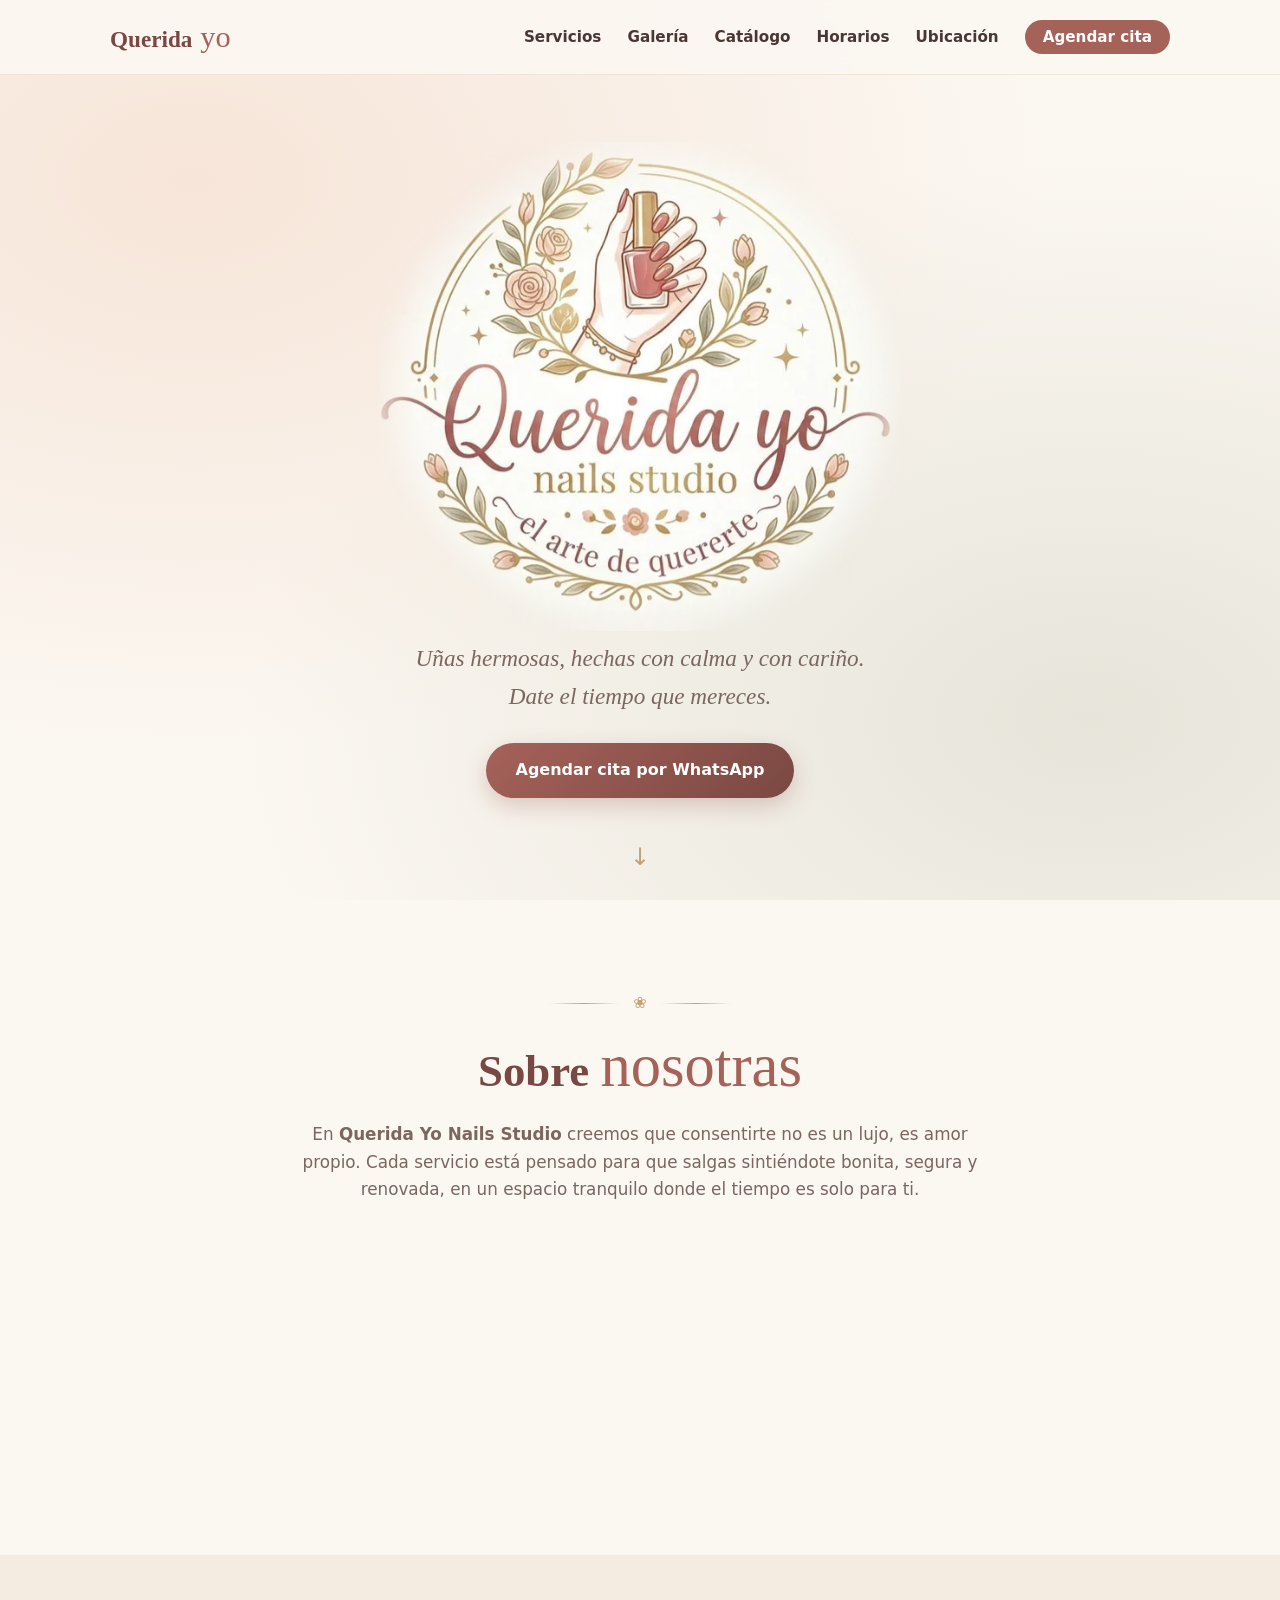
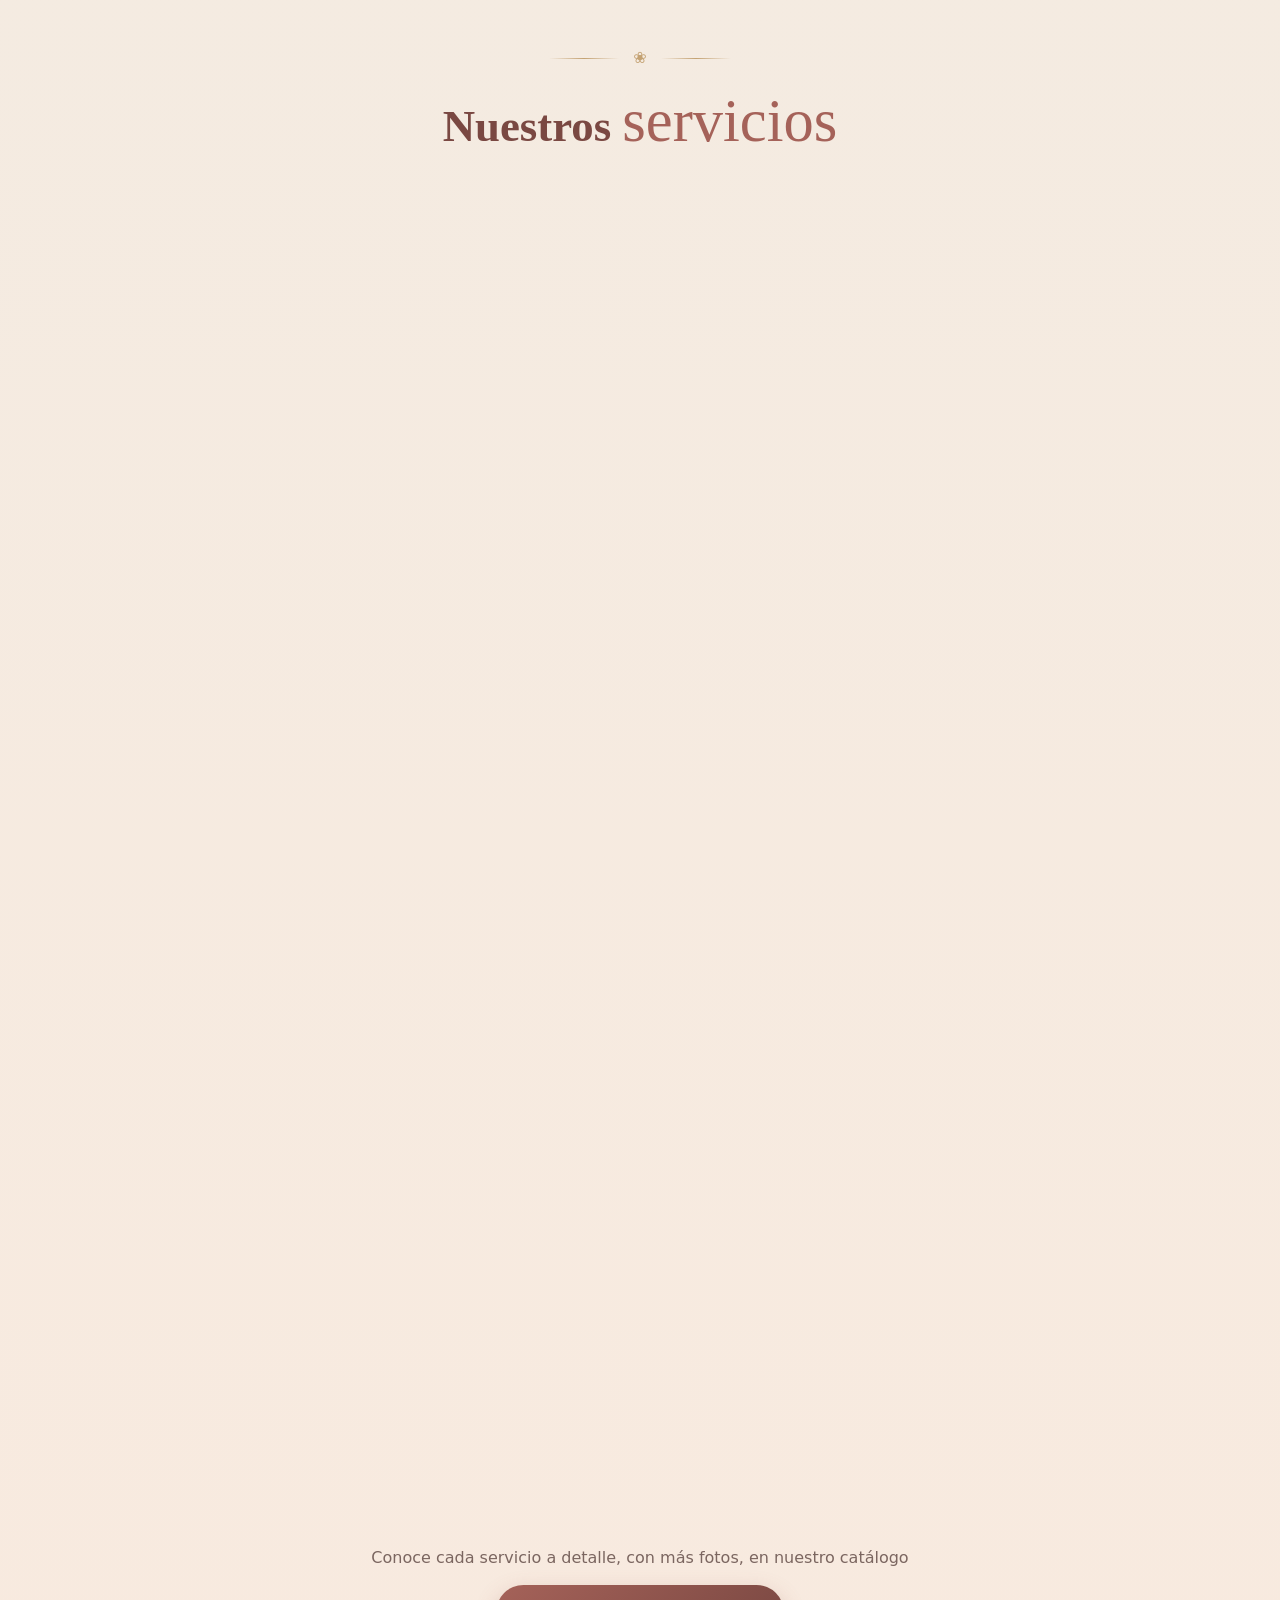
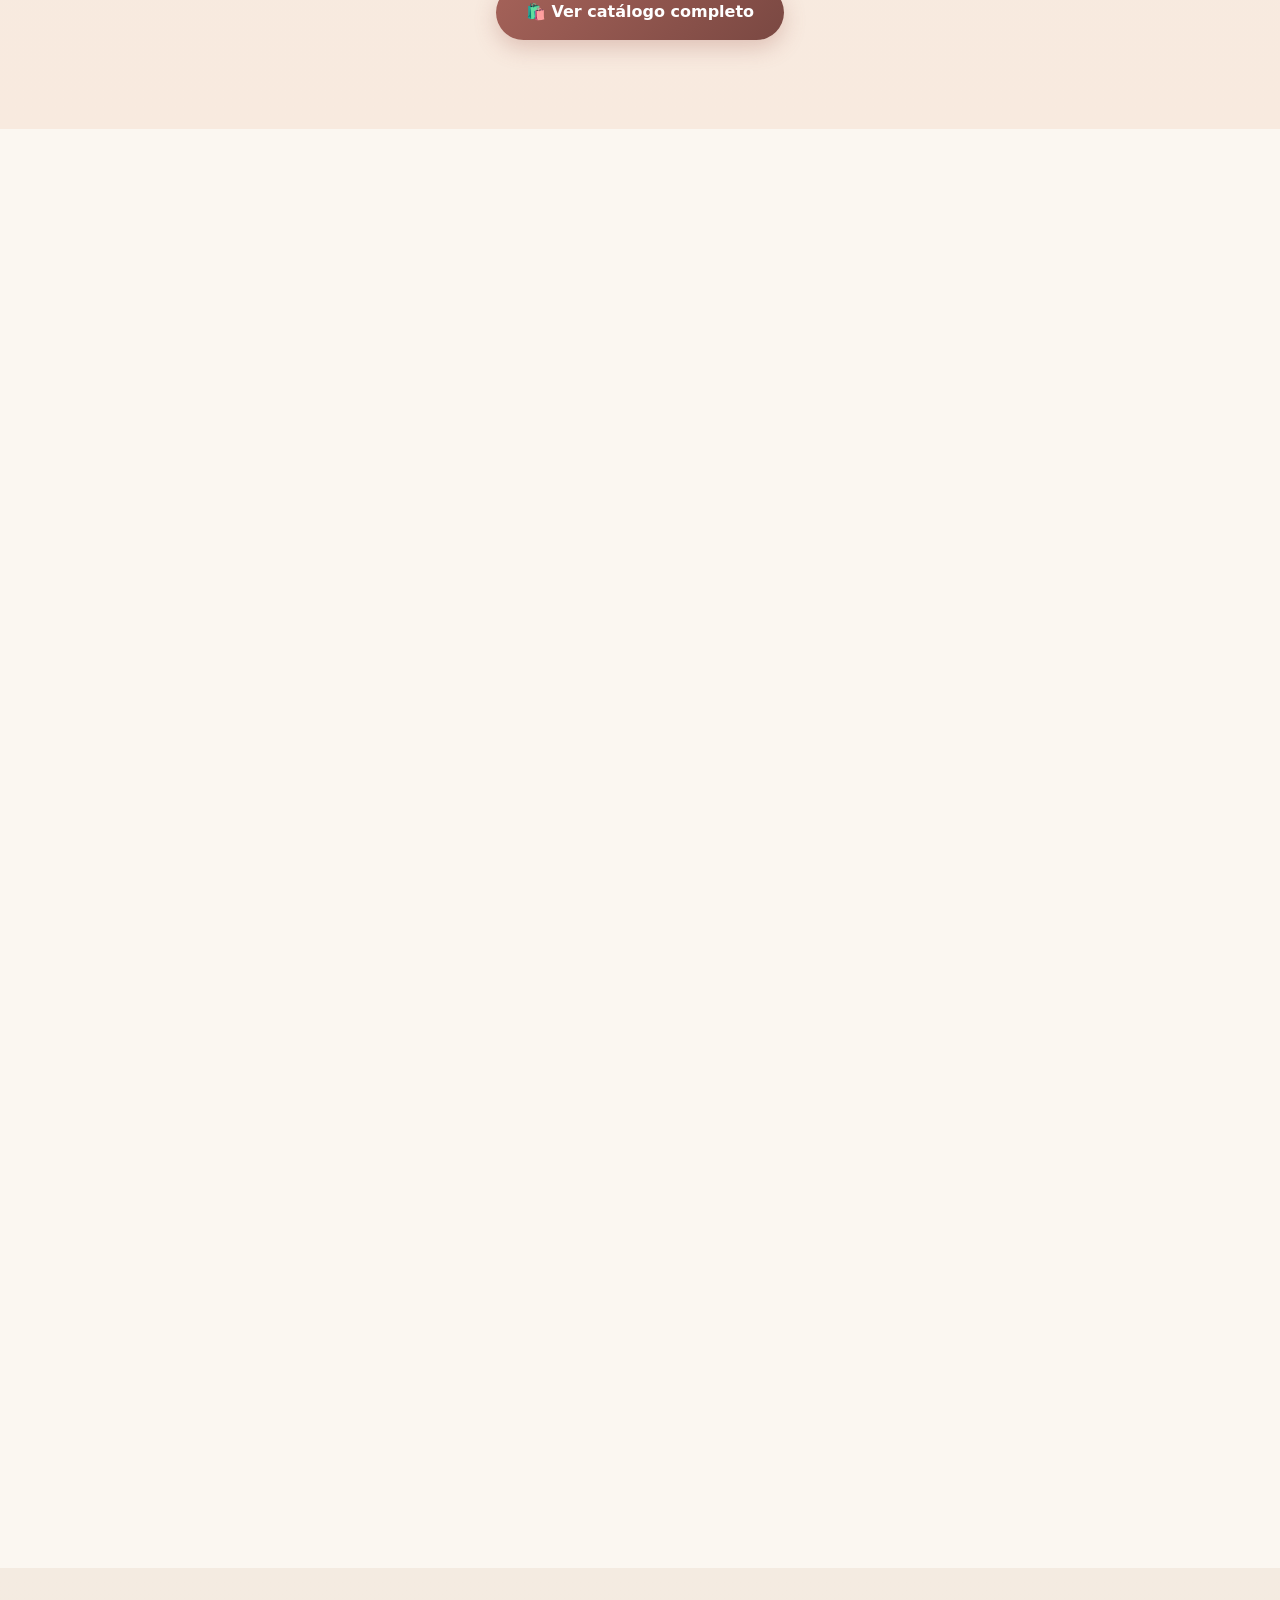
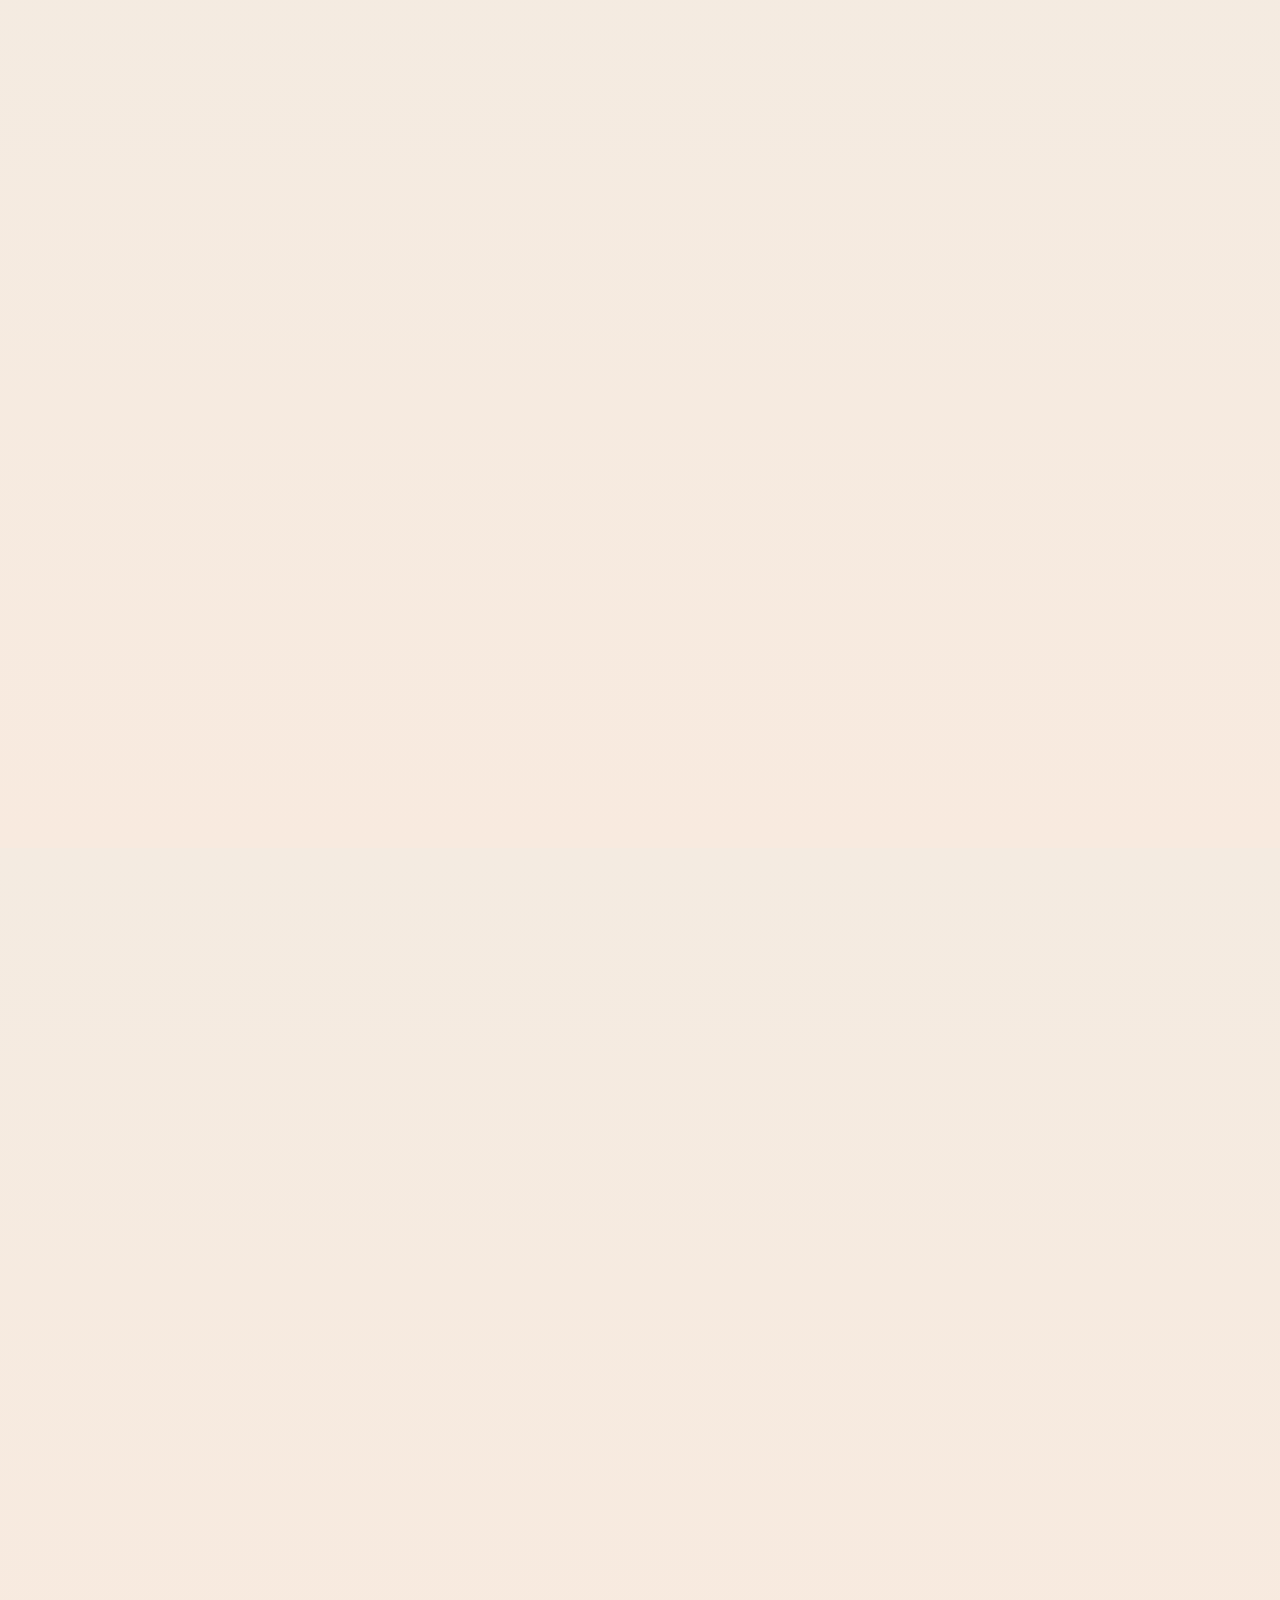
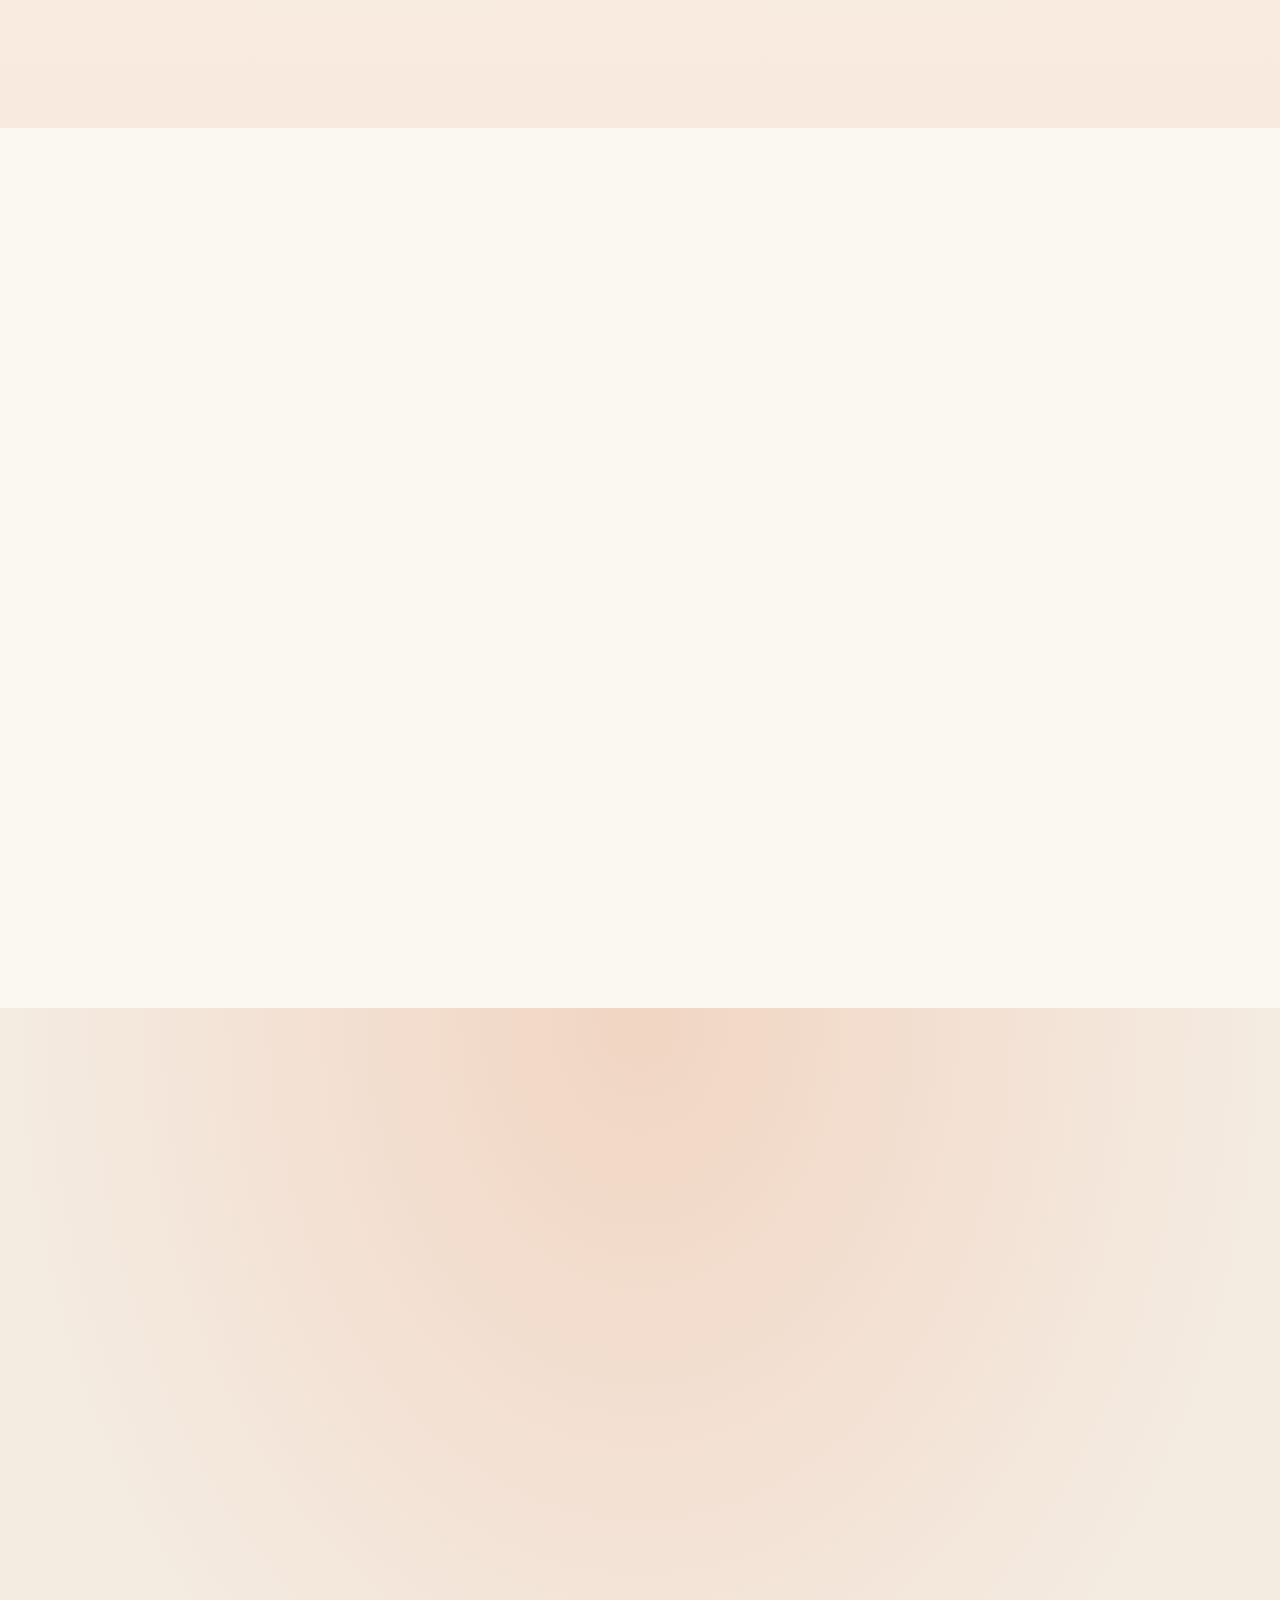
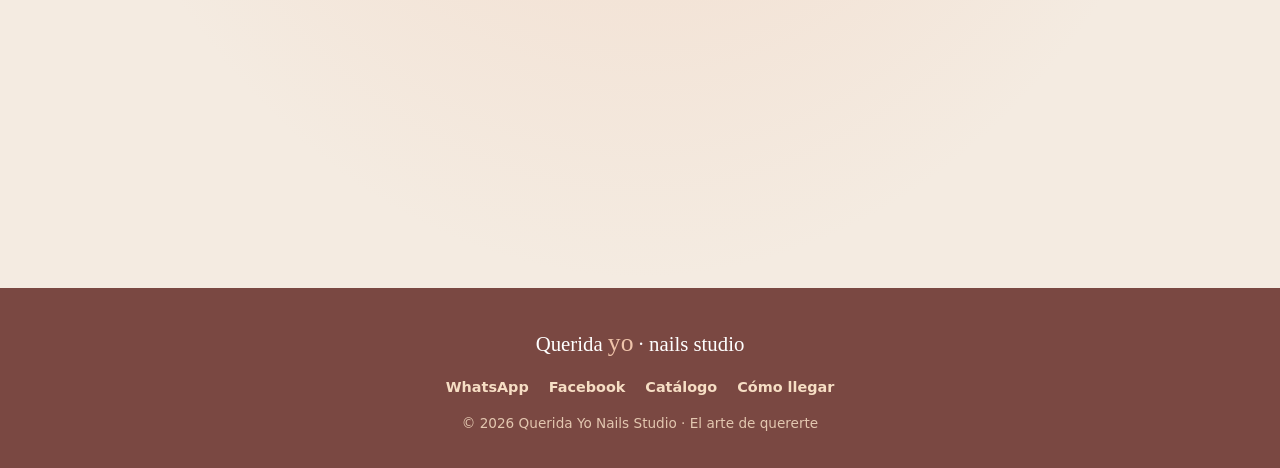
==== commit cfe64855: "Sección 'Lo más nuevo' con reels de Facebook Co-Authored-By: Claude Opus 5.5 <noreply@anthropic.com>" ====
--- a/index.html
+++ b/index.html
@@ -5,7 +5,7 @@
   <meta name="viewport" content="width=device-width, initial-scale=1.0" />
   <meta name="description" content="Querida Yo Nails Studio — Manicure, gelish, uñas acrílicas, pedicure y nail art en Villa de Álvarez, Colima. El arte de quererte. Agenda tu cita por WhatsApp." />
   <meta http-equiv="Content-Security-Policy"
-        content="default-src 'self'; img-src 'self' data:; style-src 'self' https://fonts.googleapis.com; font-src https://fonts.gstatic.com; script-src 'self';" />
+        content="default-src 'self'; img-src 'self' data:; style-src 'self' https://fonts.googleapis.com; font-src https://fonts.gstatic.com; script-src 'self'; frame-src https://www.facebook.com;" />
   <meta name="theme-color" content="#fbf7f1" />
   <meta property="og:title" content="Querida Yo Nails Studio" />
   <meta property="og:description" content="El arte de quererte. Agenda tu cita por WhatsApp." />
@@ -18,7 +18,7 @@
   <link rel="dns-prefetch" href="https://wa.me" />
   <link rel="preload" as="image" href="assets/img/logo.webp" type="image/webp" />
   <link rel="stylesheet" href="https://fonts.googleapis.com/css2?family=Cormorant+Garamond:ital,wght@0,500;0,600;1,500&family=Great+Vibes&family=Nunito+Sans:wght@400;600;700&display=swap" />
-  <link rel="stylesheet" href="assets/css/style.css?v=5" />
+  <link rel="stylesheet" href="assets/css/style.css?v=6" />
 </head>
 <body>
 
@@ -113,6 +113,21 @@
     </div>
   </section>
 
+  <!-- ══ LO MÁS NUEVO (FACEBOOK) ═══════════════════════════════════
+       Los reels se eligen en PUBLICACIONES dentro de assets/js/catalogo-datos.js
+  ═══════════════════════════════════════════════════════════════ -->
+  <section id="novedades" class="section-blush">
+    <div class="container">
+      <div class="divider" aria-hidden="true"><span>❀</span></div>
+      <h2 class="section-title">Lo más <span class="script">nuevo</span></h2>
+      <p class="section-text">Nuestras publicaciones más recientes en Facebook.</p>
+      <div class="fb-grid" id="fbGrid"></div>
+      <div class="catalog-cta">
+        <a href="#" class="btn-secondary js-fb" target="_blank" rel="noopener noreferrer" referrerpolicy="no-referrer">📘 Ver más en Facebook</a>
+      </div>
+    </div>
+  </section>
+
   <!-- ══ LIGHTBOX ══════════════════════════════════════════════════ -->
   <div id="lightbox" class="lightbox" role="dialog" aria-modal="true" aria-label="Imagen ampliada">
     <button class="lightbox-close" type="button" aria-label="Cerrar">✕</button>
@@ -222,8 +237,8 @@
     </div>
   </footer>
 
-  <script src="assets/js/catalogo-datos.js?v=5"></script>
-  <script src="assets/js/catalogo.js?v=5"></script>
-  <script src="assets/js/main.js?v=5"></script>
+  <script src="assets/js/catalogo-datos.js?v=6"></script>
+  <script src="assets/js/catalogo.js?v=6"></script>
+  <script src="assets/js/main.js?v=6"></script>
 </body>
 </html>
--- a/assets/css/style.css
+++ b/assets/css/style.css
@@ -411,3 +411,18 @@
 .footer-links { display: flex; flex-wrap: wrap; justify-content: center; gap: 6px 20px; margin: 6px 0; }
 .footer-links a { color: var(--blush); text-decoration: none; font-size: .9rem; font-weight: 600; }
 .footer-links a:hover { color: #fff; text-decoration: underline; }
+
+/* ── LO MÁS NUEVO (reels de Facebook) ───────────────────────────── */
+.fb-grid { display: grid; grid-template-columns: repeat(3, minmax(0, 300px)); gap: 20px; justify-content: center; }
+.fb-reel {
+  position: relative; aspect-ratio: 9 / 16; border-radius: var(--radius); overflow: hidden;
+  background: #1c1c1c; box-shadow: var(--shadow);
+}
+.fb-reel iframe { position: absolute; inset: 0; width: 100%; height: 100%; border: 0; }
+@media (max-width: 760px) {
+  .fb-grid {
+    grid-template-columns: none; grid-auto-flow: column; grid-auto-columns: 72%;
+    justify-content: start; overflow-x: auto; scroll-snap-type: x mandatory; padding-bottom: 8px;
+  }
+  .fb-reel { scroll-snap-align: center; }
+}
